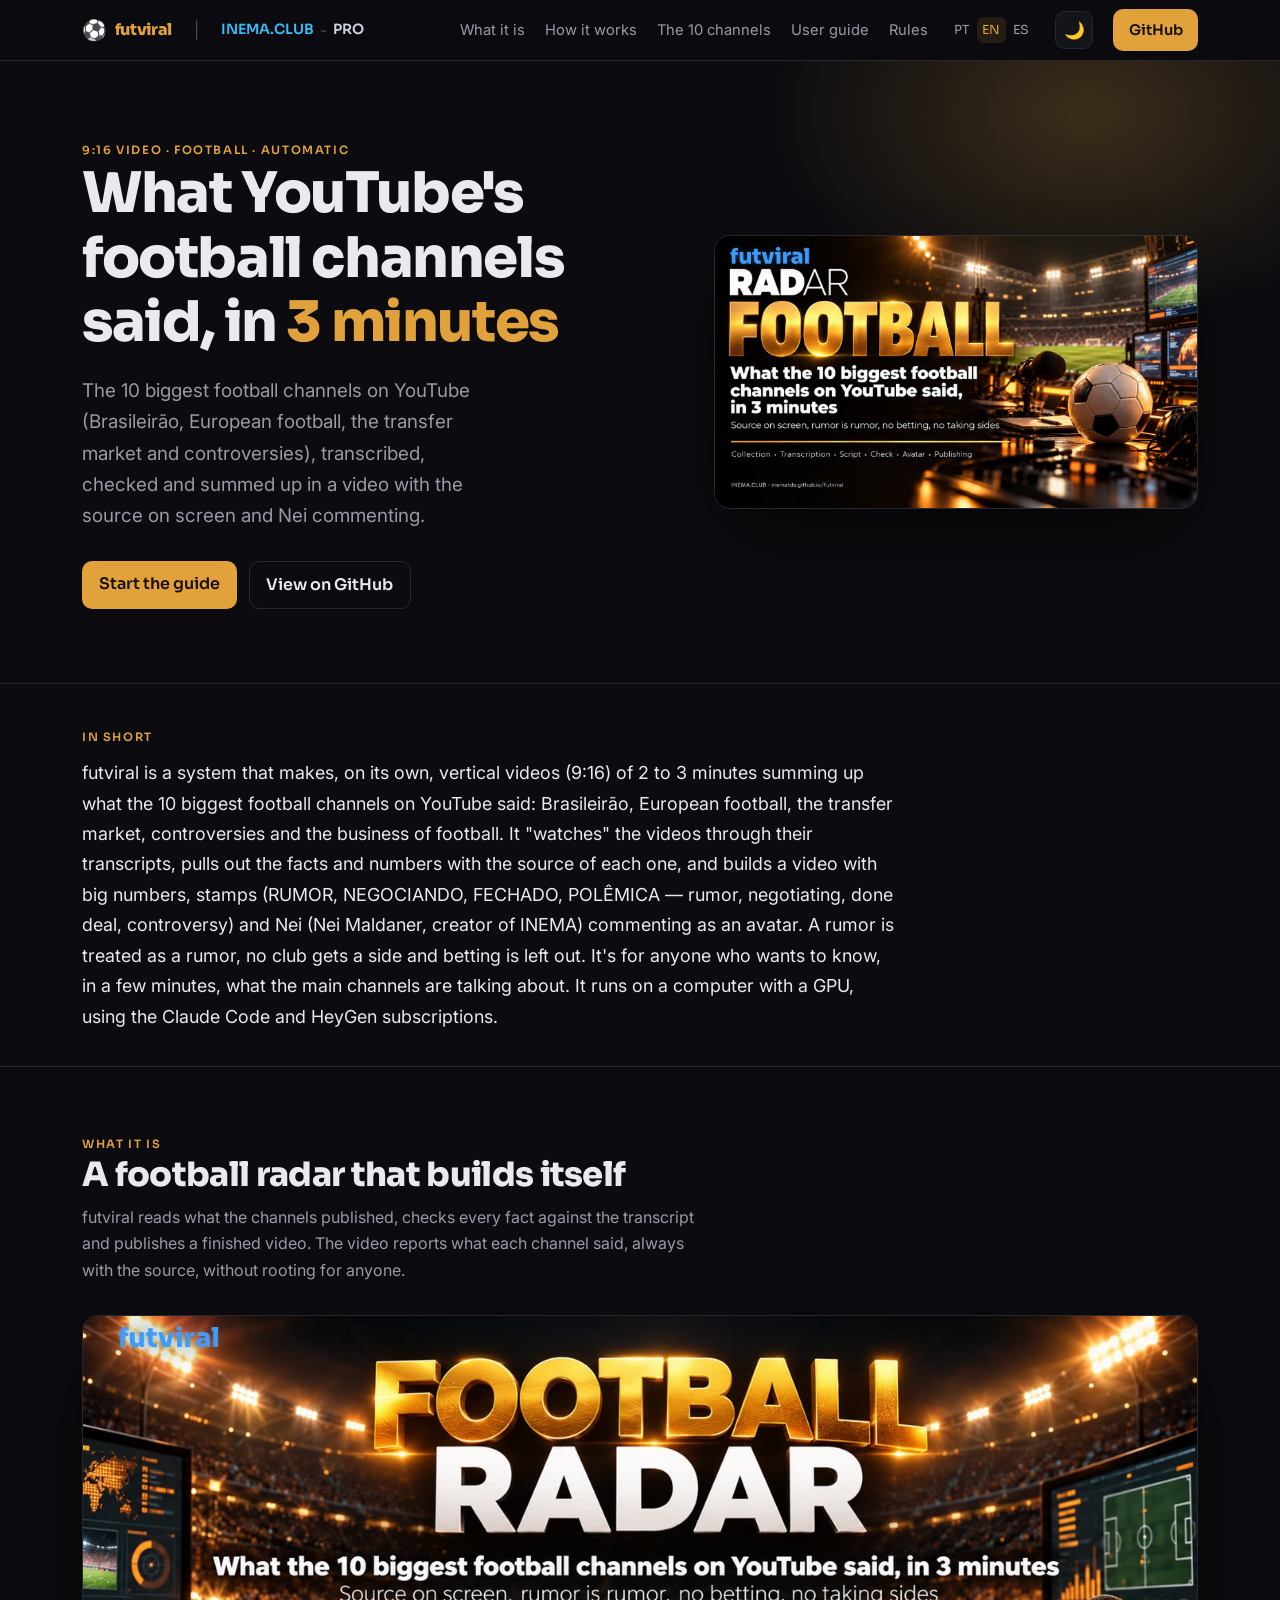
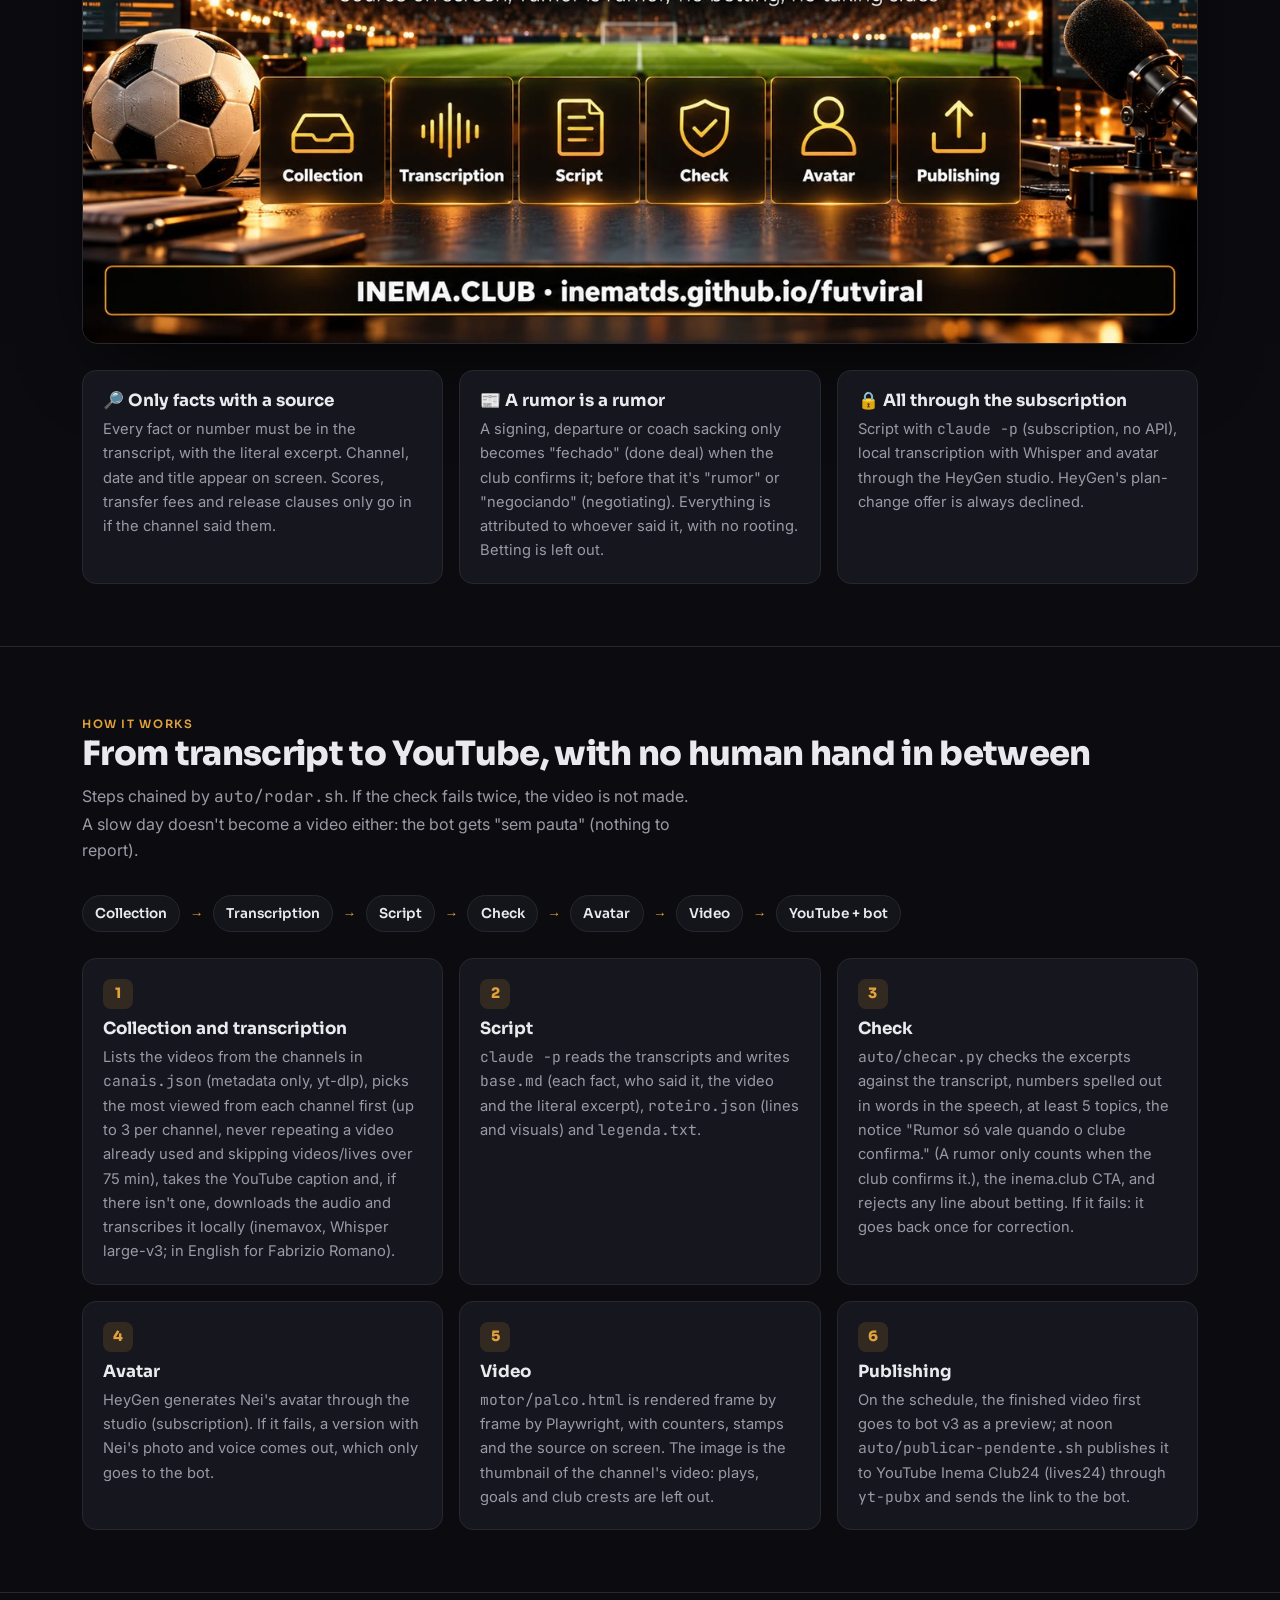
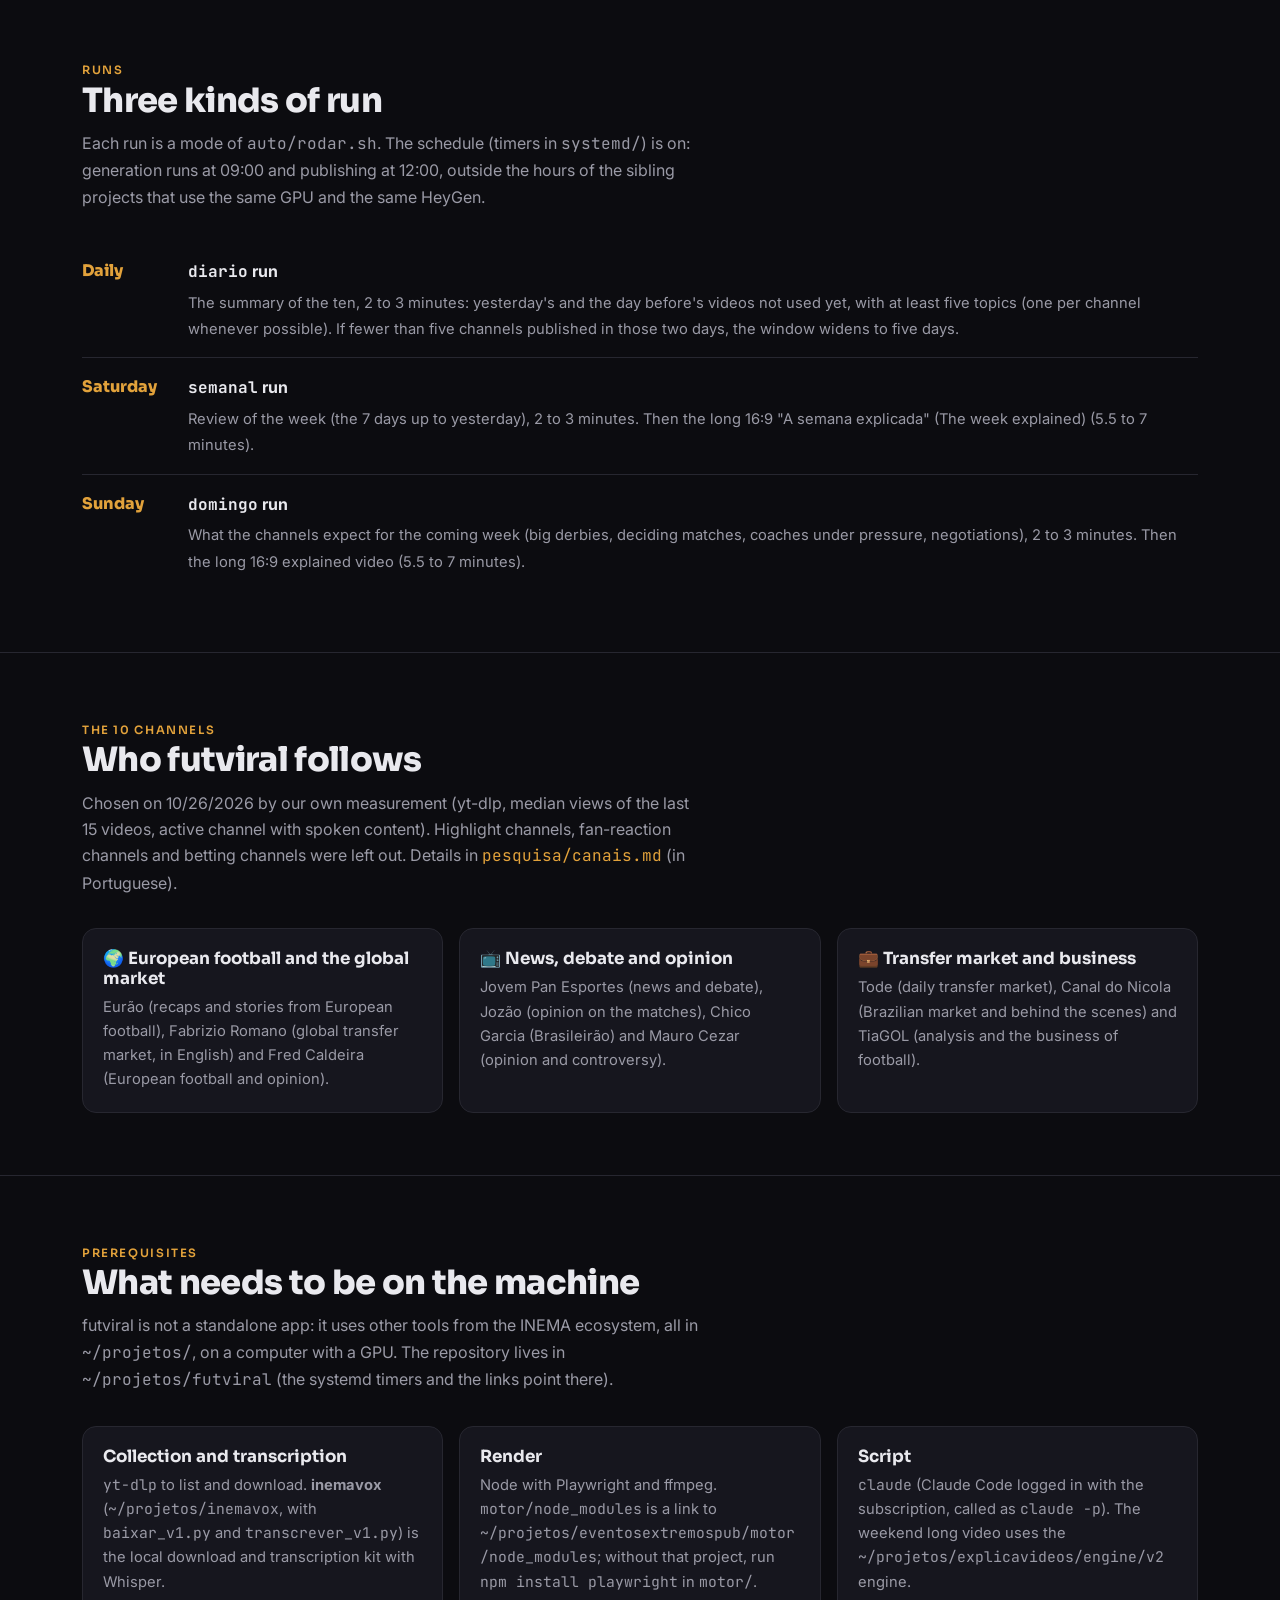
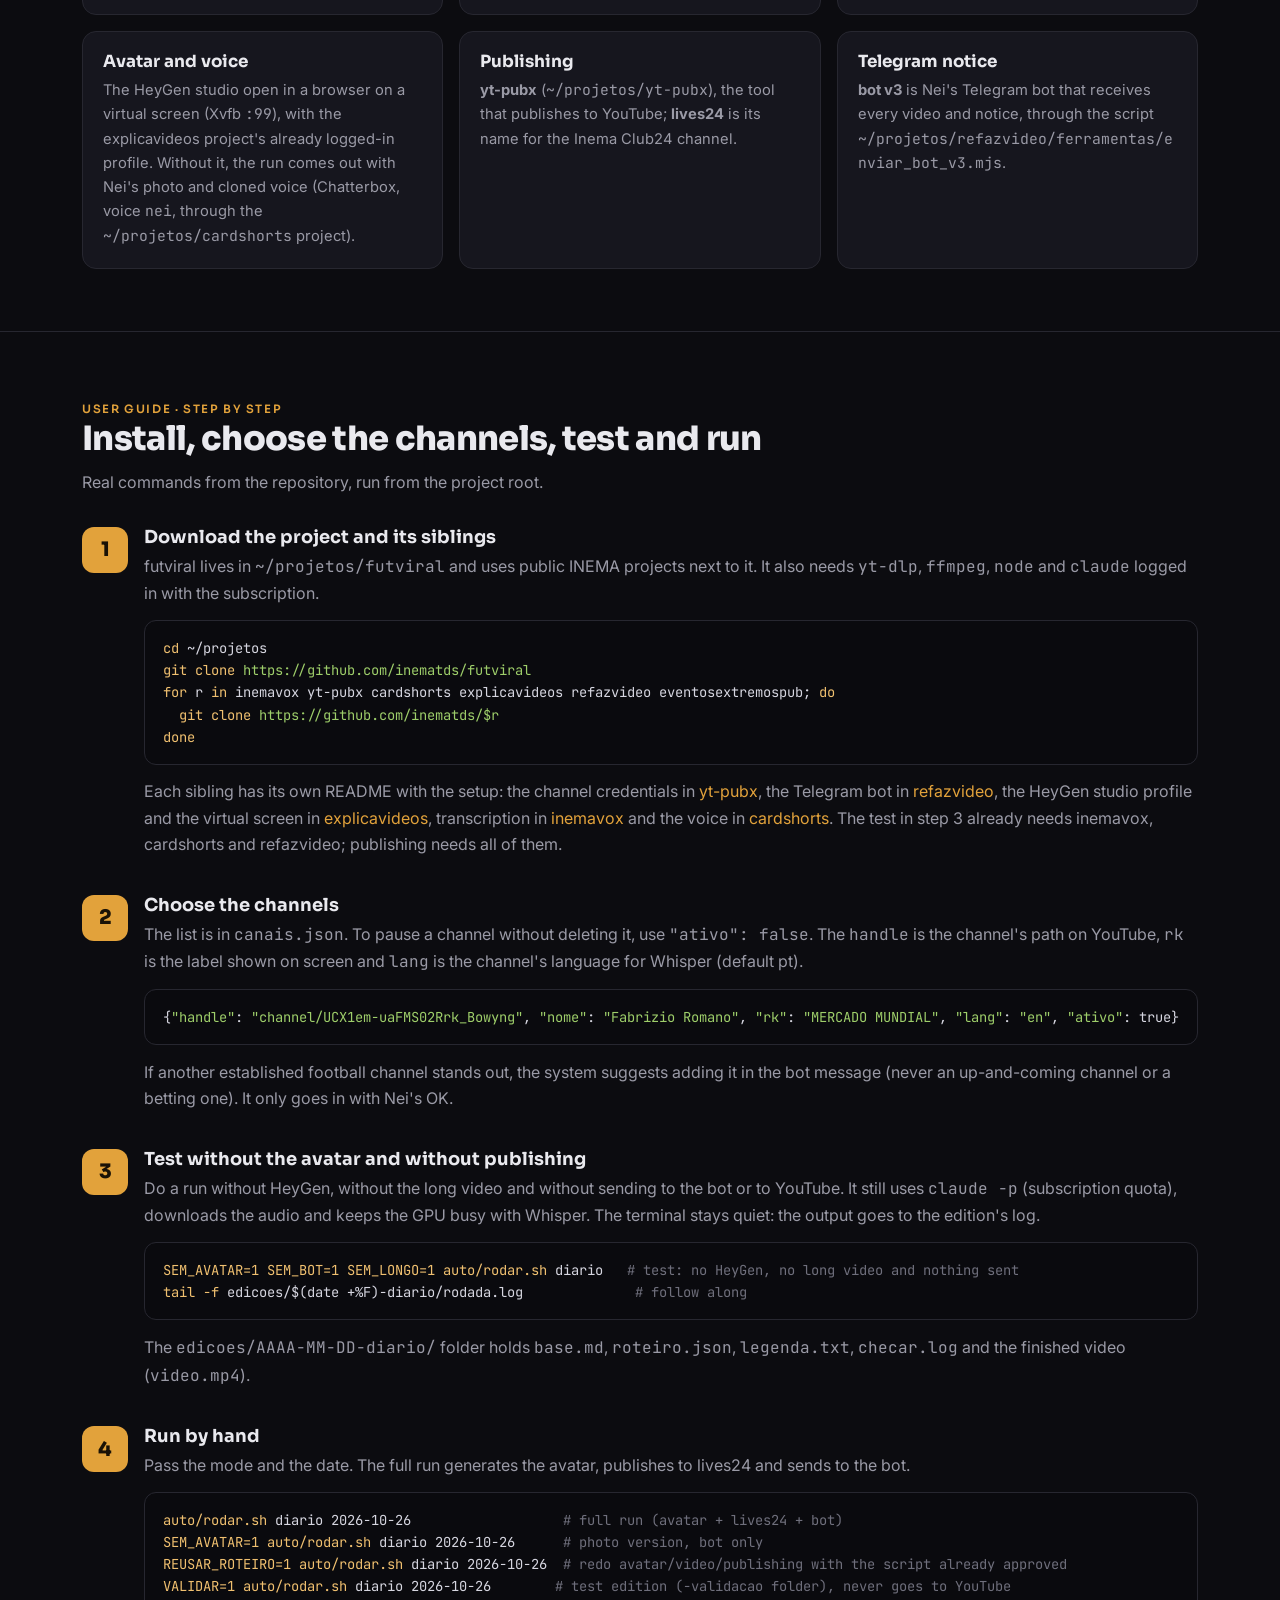
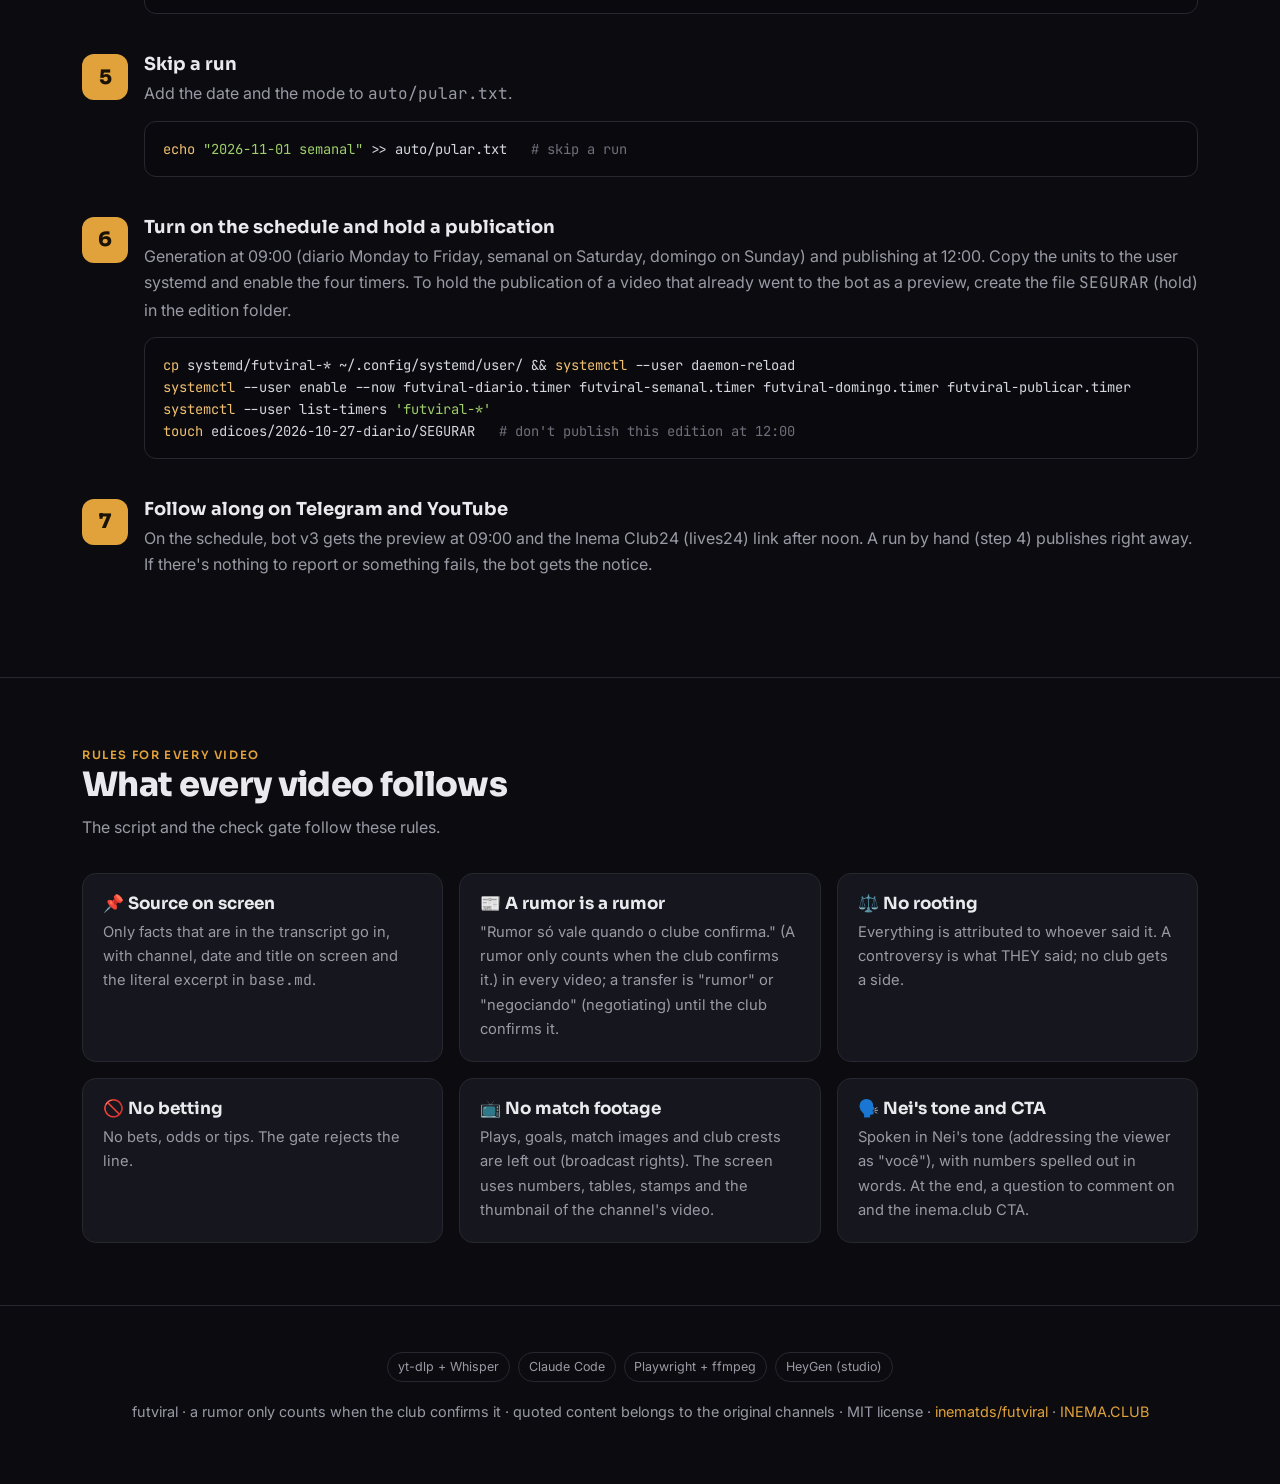
==== guia/en/index.html @ 25692e33 "feat: arckhe-futviral - Arckhé AI" ====
<!DOCTYPE html>
<html lang="en">
<head>
<meta charset="utf-8">
<meta name="viewport" content="width=device-width, initial-scale=1">
<title>futviral — YouTube's football radar in 3 minutes</title>
<meta name="description" content="futviral: a system that transcribes the videos of the 10 biggest football channels on YouTube and builds, on its own, a 9:16 video with the facts, the source on screen and Nei commenting. A rumor is a rumor, no betting and no taking sides.">
<link rel="alternate" hreflang="pt-BR" href="https://inematds.github.io/futviral/guia/">
<link rel="alternate" hreflang="en" href="https://inematds.github.io/futviral/guia/en/">
<link rel="alternate" hreflang="es" href="https://inematds.github.io/futviral/guia/es/">
<link rel="preconnect" href="https://fonts.googleapis.com">
<link rel="preconnect" href="https://fonts.gstatic.com" crossorigin>
<link href="https://fonts.googleapis.com/css2?family=Sora:wght@400;600;800&family=Inter:wght@400;500;600&family=JetBrains+Mono:wght@400;600&display=swap" rel="stylesheet">
<style>
  :root{
    --bg:#0c0c10; --bg2:#14141b; --card:#16161e; --line:#272730;
    --txt:#e9e9ee; --mut:#9a9aa6; --amb:#E2A23B; --amb2:#f0c070; --sky:#38bdf8; --pro:#cbd5e1;
    color-scheme:dark;
  }
  body.light{
    --bg:#f6f7f9; --bg2:#eceef2; --card:#ffffff; --line:#e1e3ea;
    --txt:#1a1a22; --mut:#5b5b68; --amb:#b9791d; --amb2:#a16207; --sky:#0369a1; --pro:#b45309;
    color-scheme:light;
  }
  body.light .hero .glow{opacity:.5}
  body.light pre{background:#0e0e14;color:#d6d6e0}
  body.light pre .c{color:#8a8a98}
  *{box-sizing:border-box}
  html{scroll-behavior:smooth}
  body{margin:0;background:var(--bg);color:var(--txt);font:16px/1.65 Inter,system-ui,sans-serif;-webkit-font-smoothing:antialiased}
  h1,h2,h3{font-family:Sora,sans-serif;line-height:1.15;margin:0}
  a{color:var(--amb);text-decoration:none}
  code,pre{font-family:"JetBrains Mono",monospace}
  .wrap{max-width:1160px;margin:0 auto;padding:0 22px}
  .mut{color:var(--mut)} .amb{color:var(--amb)}
  .chip{display:inline-block;font-size:.72rem;letter-spacing:.14em;text-transform:uppercase;color:var(--amb);font-weight:600;font-family:Sora}
  nav{position:sticky;top:0;z-index:30;backdrop-filter:blur(12px);background:rgba(12,12,16,.78);border-bottom:1px solid var(--line)}
  nav .wrap{display:flex;align-items:center;gap:22px;height:60px}
  nav .brand{display:flex;align-items:center;gap:8px;font-family:Sora;font-weight:800;letter-spacing:-.02em;color:var(--amb)}
  nav .brand .emoji{font-size:1.25rem}
  nav .sep{color:var(--mut);opacity:.45}
  nav .inema{color:var(--sky);font-weight:600;font-size:.88rem;font-family:Sora}
  nav .inema:hover{filter:brightness(1.15)}
  nav .pro{color:var(--pro);font-weight:600;font-size:.88rem;font-family:Sora}
  nav .pro:hover{filter:brightness(1.15)}
  nav .clubpro{display:inline-flex;align-items:center;gap:6px}
  nav .links{margin-left:auto;display:flex;align-items:center;gap:20px;font-size:.92rem}
  nav .links a.sec{color:var(--mut)} nav .links a.sec:hover{color:var(--txt)}
  .lang{display:inline-flex;gap:2px;font-family:Sora;font-size:.78rem}
  .lang a{color:var(--mut);padding:.2em .45em;border-radius:6px} .lang a.on{color:var(--amb);background:rgba(226,162,59,.12)}
  .tgl{background:var(--bg2);border:1px solid var(--line);color:var(--txt);width:38px;height:38px;border-radius:10px;cursor:pointer;display:inline-flex;align-items:center;justify-content:center;font-size:1.05rem}
  .tgl:hover{border-color:var(--amb)}
  .btn{display:inline-block;background:var(--amb);color:#1a1206;font-weight:600;padding:.6em 1.05em;border-radius:10px;font-family:Sora}
  .btn.ghost{background:transparent;color:var(--txt);border:1px solid var(--line)}
  @media(max-width:760px){nav .links a.sec{display:none}}
  @media(max-width:520px){nav .wrap{gap:8px;padding:8px 14px;height:auto;flex-wrap:wrap} nav .links{gap:8px;margin-left:0;width:100%;justify-content:space-between} nav .btn{padding:.45em .7em;font-size:.82rem} .tgl{width:34px;height:34px}}
  .hero{position:relative;overflow:hidden;border-bottom:1px solid var(--line)}
  .hero .glow{position:absolute;inset:-40% -20% auto auto;width:70%;height:600px;background:radial-gradient(closest-side,rgba(226,162,59,.22),transparent 70%);pointer-events:none}
  .hero .wrap{display:grid;grid-template-columns:1.1fr .9fr;gap:40px;align-items:center;padding:74px 22px}
  .hero h1{font-size:clamp(2.2rem,5vw,3.5rem);font-weight:800;letter-spacing:-.025em}
  .hero p.lead{font-size:1.18rem;color:var(--mut);margin:1.1em 0 1.6em;max-width:34ch}
  .hero .cta{display:flex;gap:12px;flex-wrap:wrap}
  .hero figure{margin:0;border-radius:16px;overflow:hidden;border:1px solid var(--line);box-shadow:0 30px 80px -30px #000}
  .hero figure img{width:100%;display:block}
  .resumo{padding:38px 0 34px;border-bottom:1px solid var(--line)}
  .resumo p{font-size:1.12rem;line-height:1.7;max-width:74ch;margin:.55em 0 0}
  @media(max-width:780px){.hero .wrap{grid-template-columns:1fr;padding:48px 22px}}
  section{padding:62px 0;border-bottom:1px solid var(--line)}
  section h2{font-size:clamp(1.5rem,3.4vw,2.1rem);font-weight:800;letter-spacing:-.02em}
  section .sub{color:var(--mut);margin:.6em 0 2em;max-width:62ch}
  .grid{display:grid;gap:16px}
  .g3{grid-template-columns:repeat(3,1fr)} .g4{grid-template-columns:repeat(4,1fr)} .g2{grid-template-columns:repeat(2,1fr)}
  @media(max-width:820px){.g3,.g4{grid-template-columns:1fr 1fr}}
  @media(max-width:540px){.g2,.g3,.g4{grid-template-columns:1fr}}
  .card{background:var(--card);border:1px solid var(--line);border-radius:14px;padding:20px}
  .card h3{font-size:1.05rem;margin-bottom:.4em}
  .card p{color:var(--mut);font-size:.92rem;margin:0}
  .num{display:inline-flex;width:30px;height:30px;align-items:center;justify-content:center;border-radius:8px;background:rgba(226,162,59,.14);color:var(--amb);font-family:Sora;font-weight:800;font-size:.9rem;margin-bottom:.7em}
  .flow{display:flex;flex-wrap:wrap;gap:8px;align-items:center;margin-top:10px}
  .flow span{background:var(--bg2);border:1px solid var(--line);border-radius:999px;padding:.45em .9em;font-size:.85rem;font-family:Sora;font-weight:600}
  .flow .arr{color:var(--amb);border:none;background:none;padding:0 .1em}
  pre{background:#0a0a0e;border:1px solid var(--line);border-radius:12px;padding:16px 18px;overflow:auto;font-size:.86rem;line-height:1.6;color:#d6d6e0}
  pre .c{color:#6f6f7c} pre .k{color:var(--amb2)} pre .s{color:#9ece6a}
  .step{display:grid;grid-template-columns:46px minmax(0,1fr);gap:16px;margin-bottom:26px}
  .step>div,.card{min-width:0}
  p code,li code,td code{overflow-wrap:anywhere}
  .step .b{width:46px;height:46px;border-radius:12px;background:var(--amb);color:#1a1206;font-family:Sora;font-weight:800;font-size:1.25rem;display:flex;align-items:center;justify-content:center}
  .step h3{font-size:1.12rem;margin-bottom:.3em}
  .step p{color:var(--mut);margin:.2em 0 .7em}
  .ex{display:grid;grid-template-columns:1fr 1fr;gap:18px}
  @media(max-width:680px){.ex{grid-template-columns:1fr}}
  .ex figure{margin:0;border-radius:14px;overflow:hidden;border:1px solid var(--line)}
  .ex figure img{width:100%;display:block}
  .ex figcaption{padding:12px 14px;font-size:.88rem;color:var(--mut);background:var(--card)}
  .phase{display:flex;gap:14px;padding:16px 0;border-bottom:1px solid var(--line)}
  .phase:last-child{border:none}
  .phase .tag{flex:0 0 92px;font-family:Sora;font-weight:800;color:var(--amb)}
  .phase .d strong{display:block;margin-bottom:.2em}
  .phase .d span{color:var(--mut);font-size:.92rem}
  footer{padding:46px 0;text-align:center;color:var(--mut);font-size:.9rem}
  .pill{display:inline-block;border:1px solid var(--line);border-radius:999px;padding:.3em .8em;font-size:.78rem;color:var(--mut);margin:0 4px}
</style>
</head>
<body>

<nav><div class="wrap">
  <a class="brand" href="#top"><span class="emoji">⚽</span> futviral</a>
  <span class="sep">|</span>
  <span class="clubpro">
    <a class="inema" href="https://inema.club" target="_blank" rel="noopener">INEMA.CLUB</a>
    <span class="sep">-</span>
    <a class="pro" href="https://inema.pro" target="_blank" rel="noopener">PRO</a>
  </span>
  <div class="links">
    <a class="sec" href="#oque">What it is</a>
    <a class="sec" href="#fluxo">How it works</a>
    <a class="sec" href="#canais">The 10 channels</a>
    <a class="sec" href="#guia">User guide</a>
    <a class="sec" href="#regras">Rules</a>
    <span class="lang"><a href="../">PT</a><a class="on" href="./">EN</a><a href="../es/">ES</a></span>
    <button class="tgl" id="themeToggle" aria-label="Toggle theme" title="Toggle theme">🌙</button>
    <a class="btn" href="https://github.com/inematds/futviral" target="_blank" rel="noopener">GitHub</a>
  </div>
</div></nav>

<header class="hero" id="top">
  <div class="glow"></div>
  <div class="wrap">
    <div>
      <span class="chip">9:16 video · Football · automatic</span>
      <h1>What YouTube's football channels said, in <span class="amb">3 minutes</span></h1>
      <p class="lead">The 10 biggest football channels on YouTube (Brasileirão, European football, the transfer market and controversies), transcribed, checked and summed up in a video with the source on screen and Nei commenting.</p>
      <div class="cta">
        <a class="btn" href="#guia">Start the guide</a>
        <a class="btn ghost" href="https://github.com/inematds/futviral" target="_blank" rel="noopener">View on GitHub</a>
      </div>
    </div>
    <figure><img src="../assets/banner-en.jpg" alt="FOOTBALL RADAR banner: what the 10 biggest football channels on YouTube said, in 3 minutes"></figure>
  </div>
</header>

<section id="resumo" class="resumo"><div class="wrap">
  <span class="chip">In short</span>
  <p>futviral is a system that makes, on its own, vertical videos (9:16) of 2 to 3 minutes summing up what the 10 biggest football channels on YouTube said: Brasileirão, European football, the transfer market, controversies and the business of football. It "watches" the videos through their transcripts, pulls out the facts and numbers with the source of each one, and builds a video with big numbers, stamps (RUMOR, NEGOCIANDO, FECHADO, POLÊMICA — rumor, negotiating, done deal, controversy) and Nei (Nei Maldaner, creator of INEMA) commenting as an avatar. A rumor is treated as a rumor, no club gets a side and betting is left out. It's for anyone who wants to know, in a few minutes, what the main channels are talking about. It runs on a computer with a GPU, using the Claude Code and HeyGen subscriptions.</p>
</div></section>

<section id="oque"><div class="wrap">
  <span class="chip">What it is</span>
  <h2>A football radar that builds itself</h2>
  <p class="sub">futviral reads what the channels published, checks every fact against the transcript and publishes a finished video. The video reports what each channel said, always with the source, without rooting for anyone.</p>
  <figure style="margin:0 0 26px;border-radius:16px;overflow:hidden;border:1px solid var(--line);box-shadow:0 30px 80px -30px #000"><img src="../assets/banner-grade-en.jpg" alt="futviral flow: collection, transcription, script, check, avatar and publishing" loading="lazy" style="width:100%;display:block"></figure>
  <div class="grid g3">
    <div class="card"><h3>🔎 Only facts with a source</h3><p>Every fact or number must be in the transcript, with the literal excerpt. Channel, date and title appear on screen. Scores, transfer fees and release clauses only go in if the channel said them.</p></div>
    <div class="card"><h3>📰 A rumor is a rumor</h3><p>A signing, departure or coach sacking only becomes "fechado" (done deal) when the club confirms it; before that it's "rumor" or "negociando" (negotiating). Everything is attributed to whoever said it, with no rooting. Betting is left out.</p></div>
    <div class="card"><h3>🔒 All through the subscription</h3><p>Script with <code>claude -p</code> (subscription, no API), local transcription with Whisper and avatar through the HeyGen studio. HeyGen's plan-change offer is always declined.</p></div>
  </div>
</div></section>

<section id="fluxo"><div class="wrap">
  <span class="chip">How it works</span>
  <h2>From transcript to YouTube, with no human hand in between</h2>
  <p class="sub">Steps chained by <code>auto/rodar.sh</code>. If the check fails twice, the video is not made. A slow day doesn't become a video either: the bot gets "sem pauta" (nothing to report).</p>
  <div class="flow">
    <span>Collection</span><span class="arr">→</span>
    <span>Transcription</span><span class="arr">→</span>
    <span>Script</span><span class="arr">→</span>
    <span>Check</span><span class="arr">→</span>
    <span>Avatar</span><span class="arr">→</span>
    <span>Video</span><span class="arr">→</span>
    <span>YouTube + bot</span>
  </div>
  <div class="grid g3" style="margin-top:26px">
    <div class="card"><div class="num">1</div><h3>Collection and transcription</h3><p>Lists the videos from the channels in <code>canais.json</code> (metadata only, yt-dlp), picks the most viewed from each channel first (up to 3 per channel, never repeating a video already used and skipping videos/lives over 75 min), takes the YouTube caption and, if there isn't one, downloads the audio and transcribes it locally (inemavox, Whisper large-v3; in English for Fabrizio Romano).</p></div>
    <div class="card"><div class="num">2</div><h3>Script</h3><p><code>claude -p</code> reads the transcripts and writes <code>base.md</code> (each fact, who said it, the video and the literal excerpt), <code>roteiro.json</code> (lines and visuals) and <code>legenda.txt</code>.</p></div>
    <div class="card"><div class="num">3</div><h3>Check</h3><p><code>auto/checar.py</code> checks the excerpts against the transcript, numbers spelled out in words in the speech, at least 5 topics, the notice "Rumor só vale quando o clube confirma." (A rumor only counts when the club confirms it.), the inema.club CTA, and rejects any line about betting. If it fails: it goes back once for correction.</p></div>
    <div class="card"><div class="num">4</div><h3>Avatar</h3><p>HeyGen generates Nei's avatar through the studio (subscription). If it fails, a version with Nei's photo and voice comes out, which only goes to the bot.</p></div>
    <div class="card"><div class="num">5</div><h3>Video</h3><p><code>motor/palco.html</code> is rendered frame by frame by Playwright, with counters, stamps and the source on screen. The image is the thumbnail of the channel's video: plays, goals and club crests are left out.</p></div>
    <div class="card"><div class="num">6</div><h3>Publishing</h3><p>On the schedule, the finished video first goes to bot v3 as a preview; at noon <code>auto/publicar-pendente.sh</code> publishes it to YouTube Inema Club24 (lives24) through <code>yt-pubx</code> and sends the link to the bot.</p></div>
  </div>
</div></section>

<section id="agenda"><div class="wrap">
  <span class="chip">Runs</span>
  <h2>Three kinds of run</h2>
  <p class="sub">Each run is a mode of <code>auto/rodar.sh</code>. The schedule (timers in <code>systemd/</code>) is on: generation runs at 09:00 and publishing at 12:00, outside the hours of the sibling projects that use the same GPU and the same HeyGen.</p>
  <div class="phase"><div class="tag">Daily</div><div class="d"><strong><code>diario</code> run</strong><span>The summary of the ten, 2 to 3 minutes: yesterday's and the day before's videos not used yet, with at least five topics (one per channel whenever possible). If fewer than five channels published in those two days, the window widens to five days.</span></div></div>
  <div class="phase"><div class="tag">Saturday</div><div class="d"><strong><code>semanal</code> run</strong><span>Review of the week (the 7 days up to yesterday), 2 to 3 minutes. Then the long 16:9 "A semana explicada" (The week explained) (5.5 to 7 minutes).</span></div></div>
  <div class="phase"><div class="tag">Sunday</div><div class="d"><strong><code>domingo</code> run</strong><span>What the channels expect for the coming week (big derbies, deciding matches, coaches under pressure, negotiations), 2 to 3 minutes. Then the long 16:9 explained video (5.5 to 7 minutes).</span></div></div>
</div></section>

<section id="canais"><div class="wrap">
  <span class="chip">The 10 channels</span>
  <h2>Who futviral follows</h2>
  <p class="sub">Chosen on 10/26/2026 by our own measurement (yt-dlp, median views of the last 15 videos, active channel with spoken content). Highlight channels, fan-reaction channels and betting channels were left out. Details in <a href="https://github.com/inematds/futviral/blob/main/pesquisa/canais.md" target="_blank" rel="noopener"><code>pesquisa/canais.md</code></a> (in Portuguese).</p>
  <div class="grid g3">
    <div class="card"><h3>🌍 European football and the global market</h3><p>Eurão (recaps and stories from European football), Fabrizio Romano (global transfer market, in English) and Fred Caldeira (European football and opinion).</p></div>
    <div class="card"><h3>📺 News, debate and opinion</h3><p>Jovem Pan Esportes (news and debate), Jozão (opinion on the matches), Chico Garcia (Brasileirão) and Mauro Cezar (opinion and controversy).</p></div>
    <div class="card"><h3>💼 Transfer market and business</h3><p>Tode (daily transfer market), Canal do Nicola (Brazilian market and behind the scenes) and TiaGOL (analysis and the business of football).</p></div>
  </div>
</div></section>

<section id="pre"><div class="wrap">
  <span class="chip">Prerequisites</span>
  <h2>What needs to be on the machine</h2>
  <p class="sub">futviral is not a standalone app: it uses other tools from the INEMA ecosystem, all in <code>~/projetos/</code>, on a computer with a GPU. The repository lives in <code>~/projetos/futviral</code> (the systemd timers and the links point there).</p>
  <div class="grid g3">
    <div class="card"><h3>Collection and transcription</h3><p><code>yt-dlp</code> to list and download. <strong>inemavox</strong> (<code>~/projetos/inemavox</code>, with <code>baixar_v1.py</code> and <code>transcrever_v1.py</code>) is the local download and transcription kit with Whisper.</p></div>
    <div class="card"><h3>Render</h3><p>Node with Playwright and ffmpeg. <code>motor/node_modules</code> is a link to <code>~/projetos/eventosextremospub/motor/node_modules</code>; without that project, run <code>npm install playwright</code> in <code>motor/</code>.</p></div>
    <div class="card"><h3>Script</h3><p><code>claude</code> (Claude Code logged in with the subscription, called as <code>claude -p</code>). The weekend long video uses the <code>~/projetos/explicavideos/engine/v2</code> engine.</p></div>
    <div class="card"><h3>Avatar and voice</h3><p>The HeyGen studio open in a browser on a virtual screen (Xvfb <code>:99</code>), with the explicavideos project's already logged-in profile. Without it, the run comes out with Nei's photo and cloned voice (Chatterbox, voice <code>nei</code>, through the <code>~/projetos/cardshorts</code> project).</p></div>
    <div class="card"><h3>Publishing</h3><p><strong>yt-pubx</strong> (<code>~/projetos/yt-pubx</code>), the tool that publishes to YouTube; <strong>lives24</strong> is its name for the Inema Club24 channel.</p></div>
    <div class="card"><h3>Telegram notice</h3><p><strong>bot v3</strong> is Nei's Telegram bot that receives every video and notice, through the script <code>~/projetos/refazvideo/ferramentas/enviar_bot_v3.mjs</code>.</p></div>
  </div>
</div></section>

<section id="guia"><div class="wrap">
  <span class="chip">User guide · step by step</span>
  <h2>Install, choose the channels, test and run</h2>
  <p class="sub">Real commands from the repository, run from the project root.</p>
  <div class="step"><div class="b">1</div><div>
    <h3>Download the project and its siblings</h3>
    <p>futviral lives in <code>~/projetos/futviral</code> and uses public INEMA projects next to it. It also needs <code>yt-dlp</code>, <code>ffmpeg</code>, <code>node</code> and <code>claude</code> logged in with the subscription.</p>
    <pre><span class="k">cd</span> ~/projetos
<span class="k">git clone</span> <span class="s">https://github.com/inematds/futviral</span>
<span class="k">for</span> r <span class="k">in</span> inemavox yt-pubx cardshorts explicavideos refazvideo eventosextremospub; <span class="k">do</span>
  <span class="k">git clone</span> <span class="s">https://github.com/inematds/$r</span>
<span class="k">done</span></pre>
    <p>Each sibling has its own README with the setup: the channel credentials in <a href="https://github.com/inematds/yt-pubx" target="_blank" rel="noopener">yt-pubx</a>, the Telegram bot in <a href="https://github.com/inematds/refazvideo" target="_blank" rel="noopener">refazvideo</a>, the HeyGen studio profile and the virtual screen in <a href="https://github.com/inematds/explicavideos" target="_blank" rel="noopener">explicavideos</a>, transcription in <a href="https://github.com/inematds/inemavox" target="_blank" rel="noopener">inemavox</a> and the voice in <a href="https://github.com/inematds/cardshorts" target="_blank" rel="noopener">cardshorts</a>. The test in step 3 already needs inemavox, cardshorts and refazvideo; publishing needs all of them.</p>
  </div></div>
  <div class="step"><div class="b">2</div><div>
    <h3>Choose the channels</h3>
    <p>The list is in <code>canais.json</code>. To pause a channel without deleting it, use <code>"ativo": false</code>. The <code>handle</code> is the channel's path on YouTube, <code>rk</code> is the label shown on screen and <code>lang</code> is the channel's language for Whisper (default pt).</p>
    <pre>{<span class="s">"handle"</span>: <span class="s">"channel/UCX1em-uaFMS02Rrk_Bowyng"</span>, <span class="s">"nome"</span>: <span class="s">"Fabrizio Romano"</span>, <span class="s">"rk"</span>: <span class="s">"MERCADO MUNDIAL"</span>, <span class="s">"lang"</span>: <span class="s">"en"</span>, <span class="s">"ativo"</span>: true}</pre>
    <p>If another established football channel stands out, the system suggests adding it in the bot message (never an up-and-coming channel or a betting one). It only goes in with Nei's OK.</p>
  </div></div>
  <div class="step"><div class="b">3</div><div>
    <h3>Test without the avatar and without publishing</h3>
    <p>Do a run without HeyGen, without the long video and without sending to the bot or to YouTube. It still uses <code>claude -p</code> (subscription quota), downloads the audio and keeps the GPU busy with Whisper. The terminal stays quiet: the output goes to the edition's log.</p>
    <pre><span class="k">SEM_AVATAR=1 SEM_BOT=1 SEM_LONGO=1 auto/rodar.sh</span> diario   <span class="c"># test: no HeyGen, no long video and nothing sent</span>
<span class="k">tail -f</span> edicoes/$(date +%F)-diario/rodada.log              <span class="c"># follow along</span></pre>
    <p>The <code>edicoes/AAAA-MM-DD-diario/</code> folder holds <code>base.md</code>, <code>roteiro.json</code>, <code>legenda.txt</code>, <code>checar.log</code> and the finished video (<code>video.mp4</code>).</p>
  </div></div>
  <div class="step"><div class="b">4</div><div>
    <h3>Run by hand</h3>
    <p>Pass the mode and the date. The full run generates the avatar, publishes to lives24 and sends to the bot.</p>
    <pre><span class="k">auto/rodar.sh</span> diario 2026-10-26                   <span class="c"># full run (avatar + lives24 + bot)</span>
<span class="k">SEM_AVATAR=1 auto/rodar.sh</span> diario 2026-10-26      <span class="c"># photo version, bot only</span>
<span class="k">REUSAR_ROTEIRO=1 auto/rodar.sh</span> diario 2026-10-26  <span class="c"># redo avatar/video/publishing with the script already approved</span>
<span class="k">VALIDAR=1 auto/rodar.sh</span> diario 2026-10-26        <span class="c"># test edition (-validacao folder), never goes to YouTube</span></pre>
  </div></div>
  <div class="step"><div class="b">5</div><div>
    <h3>Skip a run</h3>
    <p>Add the date and the mode to <code>auto/pular.txt</code>.</p>
    <pre><span class="k">echo</span> <span class="s">"2026-11-01 semanal"</span> &gt;&gt; auto/pular.txt   <span class="c"># skip a run</span></pre>
  </div></div>
  <div class="step"><div class="b">6</div><div>
    <h3>Turn on the schedule and hold a publication</h3>
    <p>Generation at 09:00 (diario Monday to Friday, semanal on Saturday, domingo on Sunday) and publishing at 12:00. Copy the units to the user systemd and enable the four timers. To hold the publication of a video that already went to the bot as a preview, create the file <code>SEGURAR</code> (hold) in the edition folder.</p>
    <pre><span class="k">cp</span> systemd/futviral-* ~/.config/systemd/user/ &amp;&amp; <span class="k">systemctl</span> --user daemon-reload
<span class="k">systemctl</span> --user enable --now futviral-diario.timer futviral-semanal.timer futviral-domingo.timer futviral-publicar.timer
<span class="k">systemctl</span> --user list-timers <span class="s">'futviral-*'</span>
<span class="k">touch</span> edicoes/2026-10-27-diario/SEGURAR   <span class="c"># don't publish this edition at 12:00</span></pre>
  </div></div>
  <div class="step"><div class="b">7</div><div>
    <h3>Follow along on Telegram and YouTube</h3>
    <p>On the schedule, bot v3 gets the preview at 09:00 and the Inema Club24 (lives24) link after noon. A run by hand (step 4) publishes right away. If there's nothing to report or something fails, the bot gets the notice.</p>
  </div></div>
</div></section>

<section id="regras"><div class="wrap">
  <span class="chip">Rules for every video</span>
  <h2>What every video follows</h2>
  <p class="sub">The script and the check gate follow these rules.</p>
  <div class="grid g3">
    <div class="card"><h3>📌 Source on screen</h3><p>Only facts that are in the transcript go in, with channel, date and title on screen and the literal excerpt in <code>base.md</code>.</p></div>
    <div class="card"><h3>📰 A rumor is a rumor</h3><p>"Rumor só vale quando o clube confirma." (A rumor only counts when the club confirms it.) in every video; a transfer is "rumor" or "negociando" (negotiating) until the club confirms it.</p></div>
    <div class="card"><h3>⚖️ No rooting</h3><p>Everything is attributed to whoever said it. A controversy is what THEY said; no club gets a side.</p></div>
    <div class="card"><h3>🚫 No betting</h3><p>No bets, odds or tips. The gate rejects the line.</p></div>
    <div class="card"><h3>📺 No match footage</h3><p>Plays, goals, match images and club crests are left out (broadcast rights). The screen uses numbers, tables, stamps and the thumbnail of the channel's video.</p></div>
    <div class="card"><h3>🗣️ Nei's tone and CTA</h3><p>Spoken in Nei's tone (addressing the viewer as "você"), with numbers spelled out in words. At the end, a question to comment on and the inema.club CTA.</p></div>
  </div>
</div></section>

<footer>
  <div class="wrap">
    <div class="pill">yt-dlp + Whisper</div><div class="pill">Claude Code</div><div class="pill">Playwright + ffmpeg</div><div class="pill">HeyGen (studio)</div>
    <p style="margin-top:18px">futviral · a rumor only counts when the club confirms it · quoted content belongs to the original channels · MIT license ·
      <a href="https://github.com/inematds/futviral">inematds/futviral</a> ·
      <a href="https://inema.club">INEMA.CLUB</a></p>
  </div>
</footer>

<script>
  (function(){
    var KEY='futviral-theme';
    var b=document.body, t=document.getElementById('themeToggle');
    try{ if(localStorage.getItem(KEY)==='light'){ b.classList.add('light'); t.textContent='☀️'; } }catch(e){}
    t.addEventListener('click',function(){
      var light=b.classList.toggle('light');
      t.textContent=light?'☀️':'🌙';
      try{ localStorage.setItem(KEY, light?'light':'dark'); }catch(e){}
    });
  })();
</script>
</body>
</html>
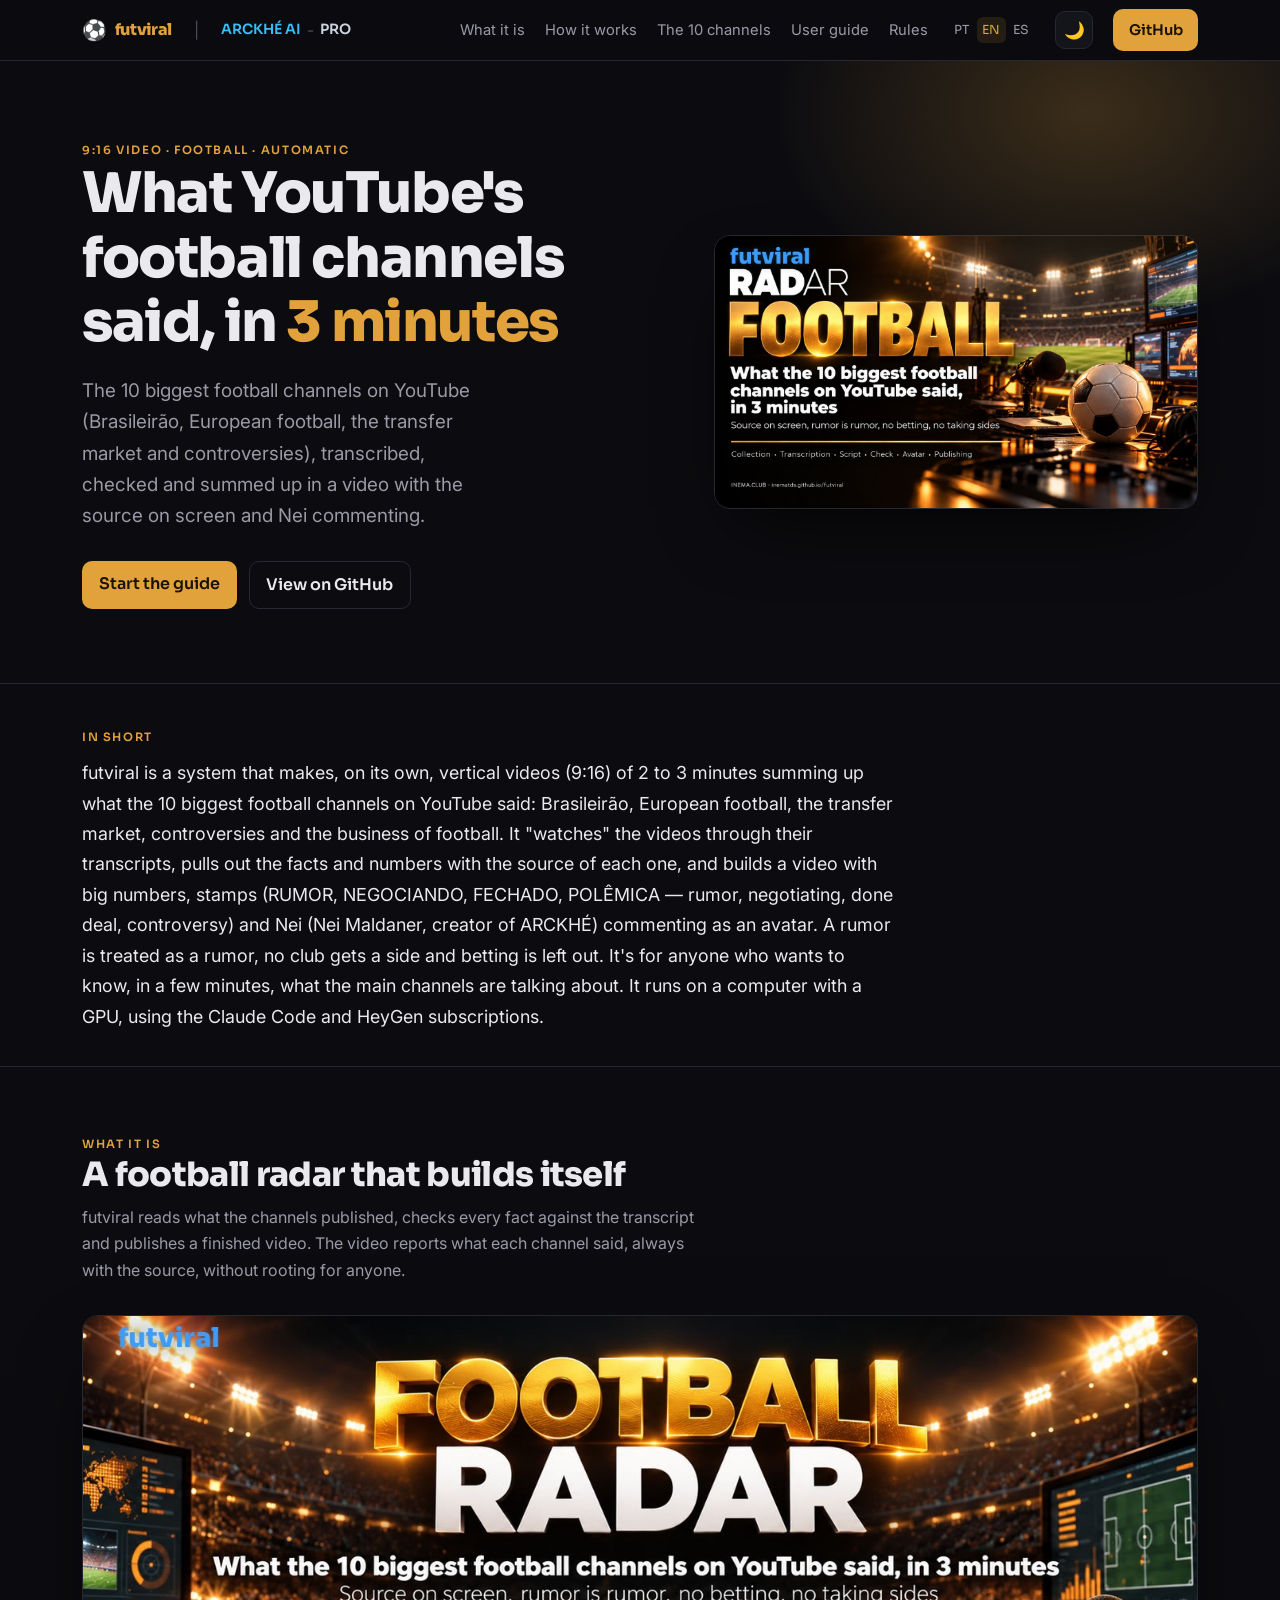
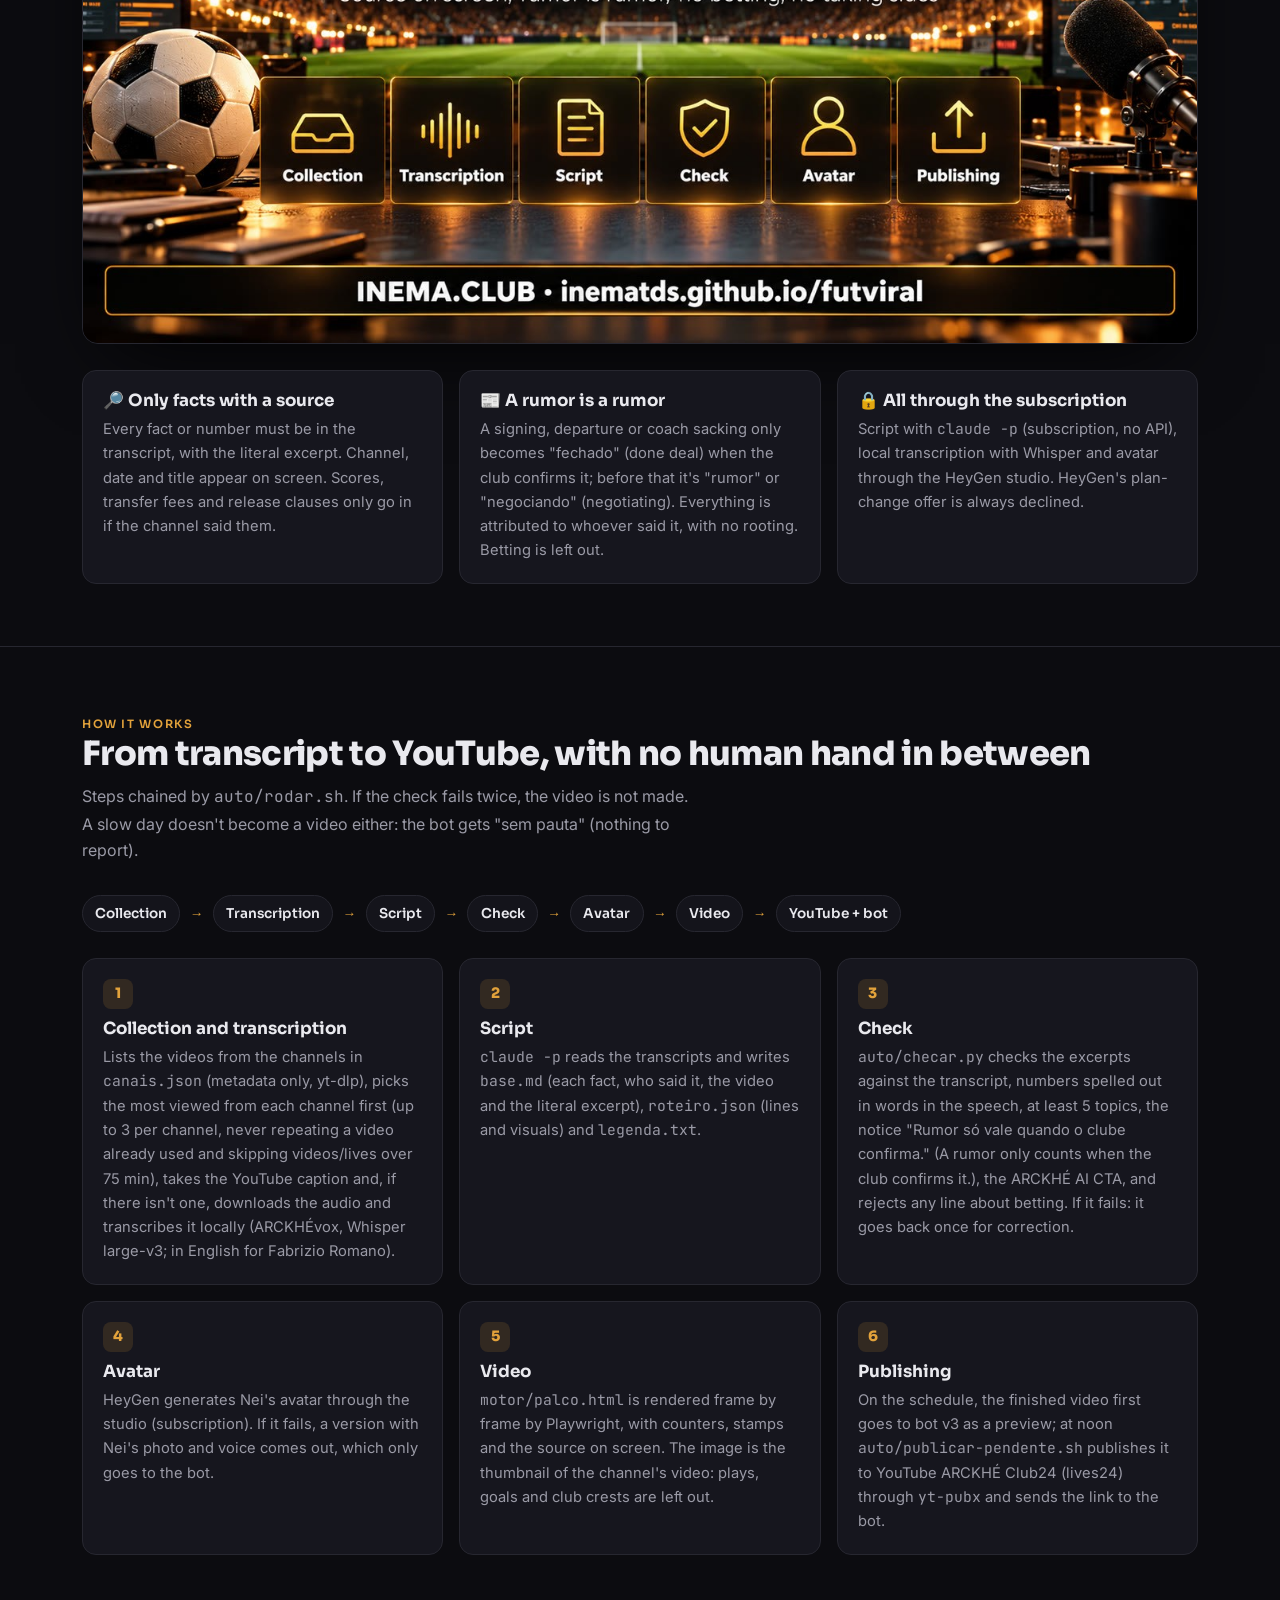
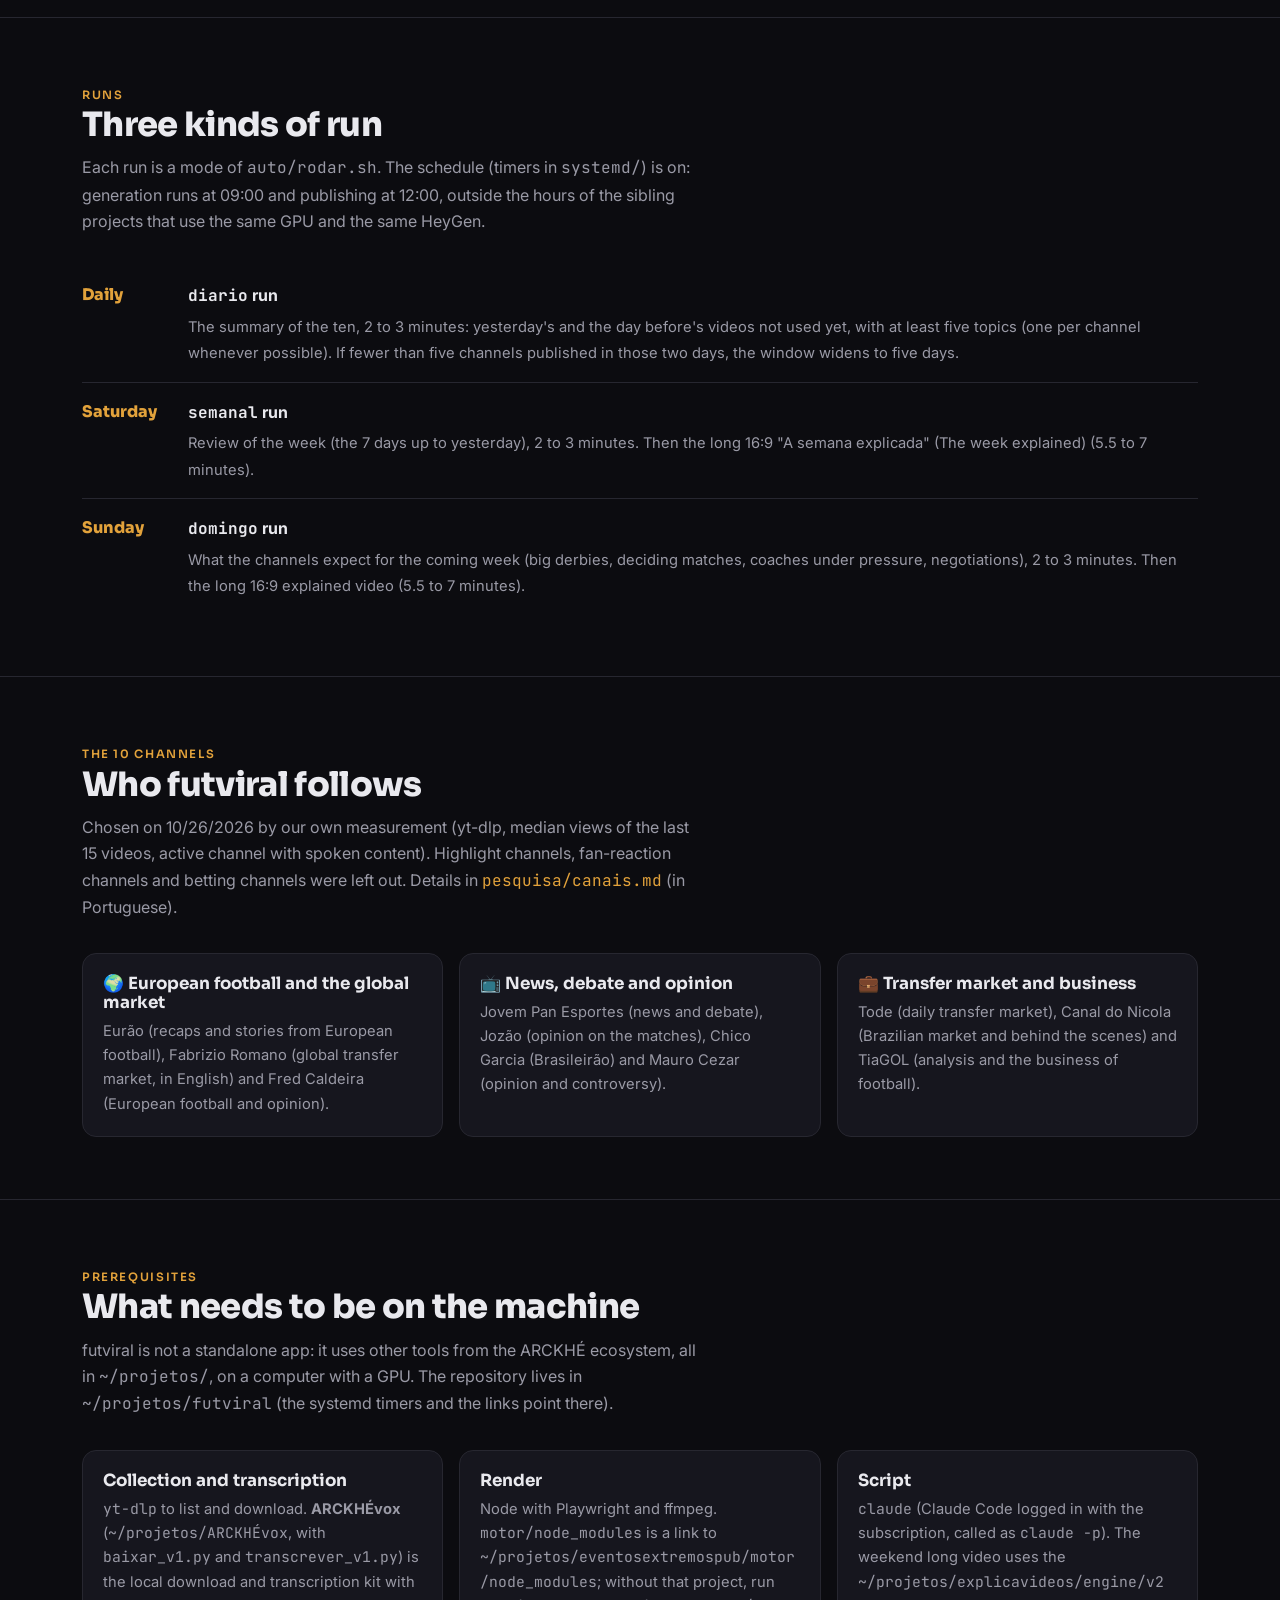
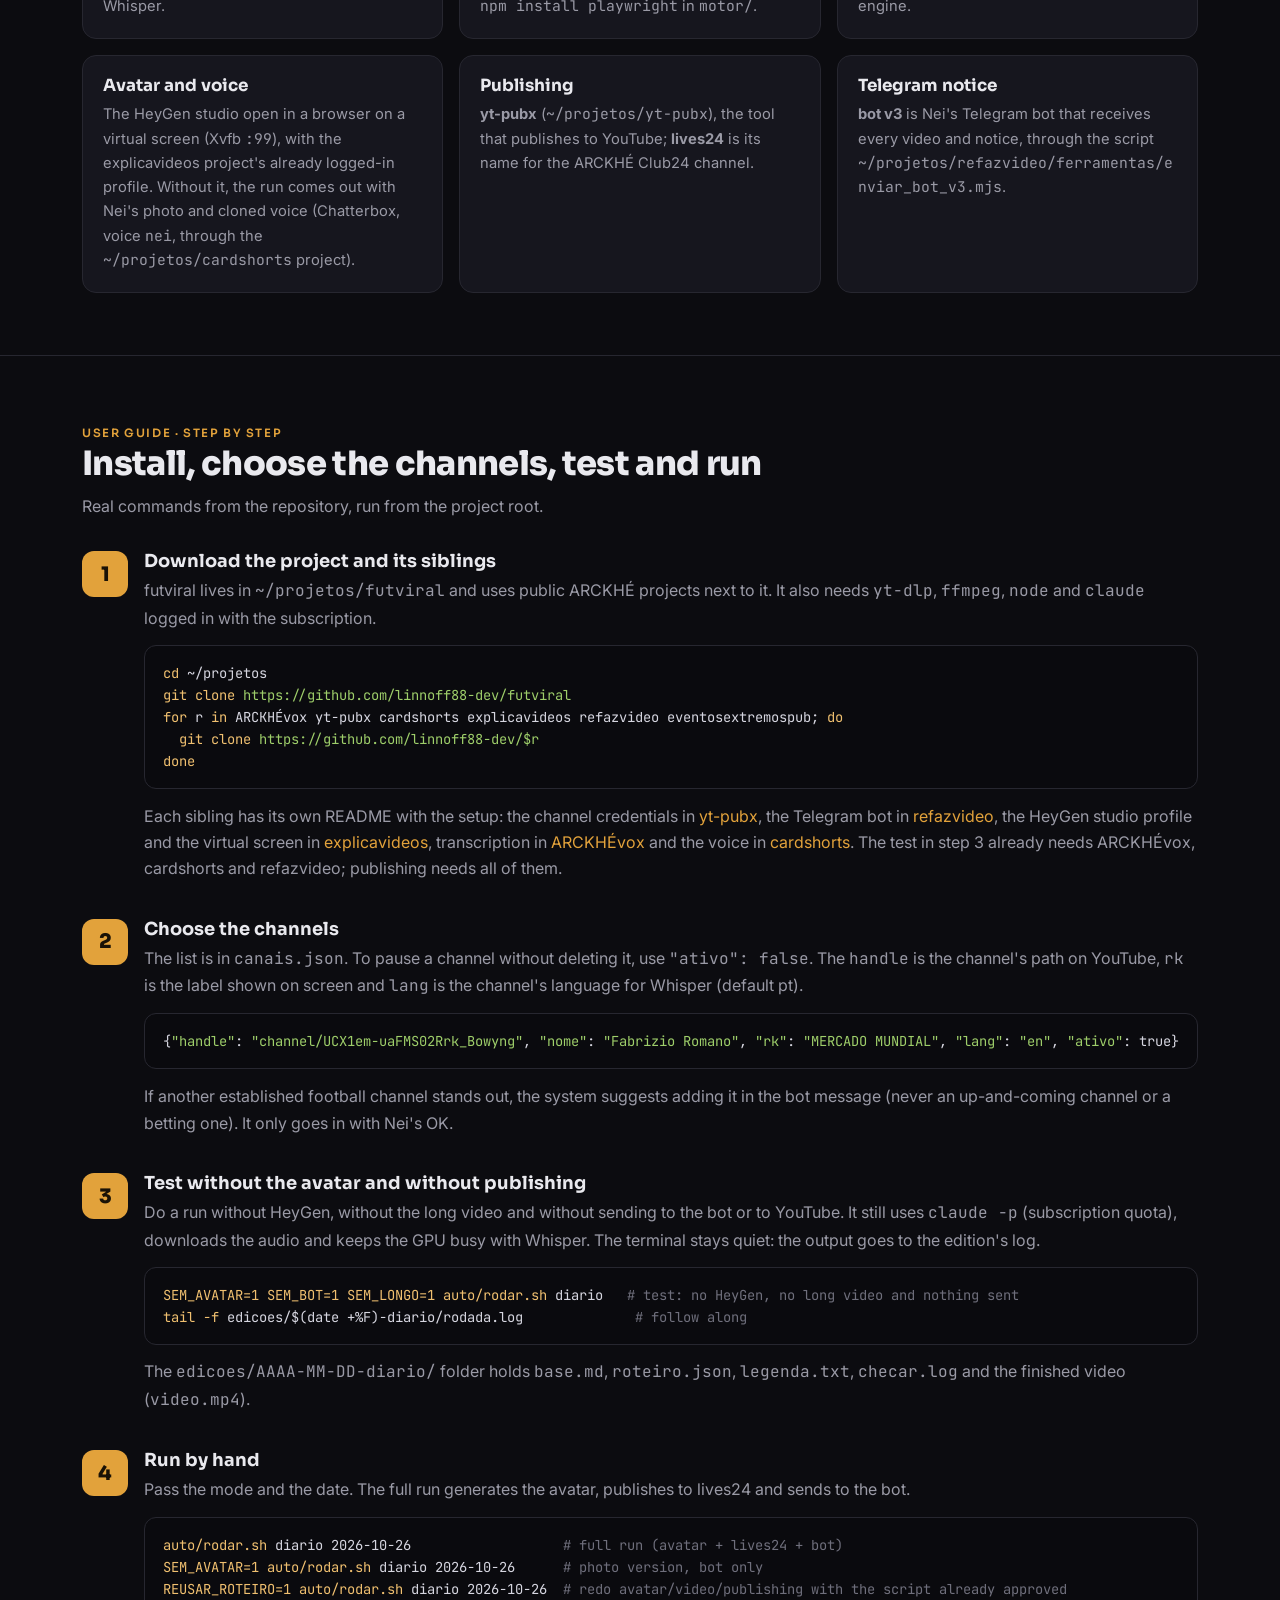
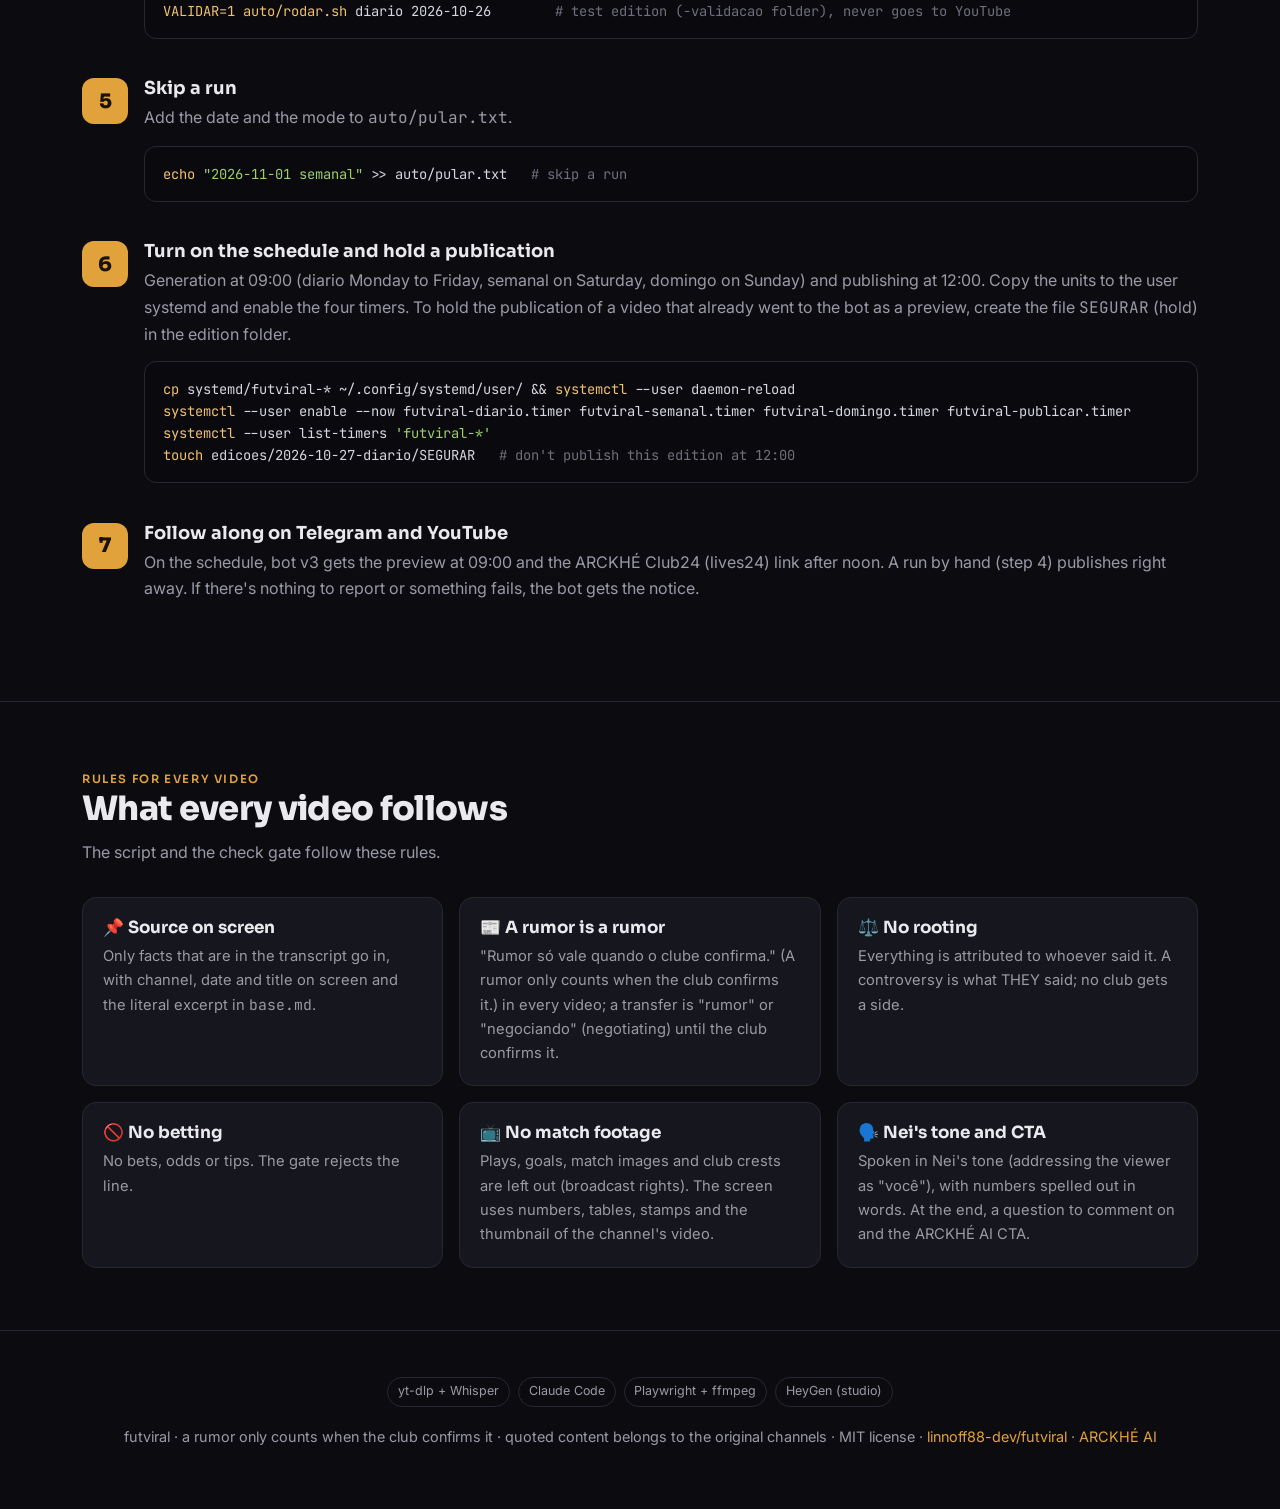
==== commit 1b84e244: "fix: substituir INEMA por ARCKHÉ" ====
--- a/guia/en/index.html
+++ b/guia/en/index.html
@@ -5,9 +5,9 @@
 <meta name="viewport" content="width=device-width, initial-scale=1">
 <title>futviral — YouTube's football radar in 3 minutes</title>
 <meta name="description" content="futviral: a system that transcribes the videos of the 10 biggest football channels on YouTube and builds, on its own, a 9:16 video with the facts, the source on screen and Nei commenting. A rumor is a rumor, no betting and no taking sides.">
-<link rel="alternate" hreflang="pt-BR" href="https://inematds.github.io/futviral/guia/">
-<link rel="alternate" hreflang="en" href="https://inematds.github.io/futviral/guia/en/">
-<link rel="alternate" hreflang="es" href="https://inematds.github.io/futviral/guia/es/">
+<link rel="alternate" hreflang="pt-BR" href="https://linnoff88-dev.github.io/
+<link rel="alternate" hreflang="en" href="https://linnoff88-dev.github.io/
+<link rel="alternate" hreflang="es" href="https://linnoff88-dev.github.io/
 <link rel="preconnect" href="https://fonts.googleapis.com">
 <link rel="preconnect" href="https://fonts.gstatic.com" crossorigin>
 <link href="https://fonts.googleapis.com/css2?family=Sora:wght@400;600;800&family=Inter:wght@400;500;600&family=JetBrains+Mono:wght@400;600&display=swap" rel="stylesheet">
@@ -39,8 +39,8 @@
   nav .brand{display:flex;align-items:center;gap:8px;font-family:Sora;font-weight:800;letter-spacing:-.02em;color:var(--amb)}
   nav .brand .emoji{font-size:1.25rem}
   nav .sep{color:var(--mut);opacity:.45}
-  nav .inema{color:var(--sky);font-weight:600;font-size:.88rem;font-family:Sora}
-  nav .inema:hover{filter:brightness(1.15)}
+  nav .ARCKHÉ{color:var(--sky);font-weight:600;font-size:.88rem;font-family:Sora}
+  nav .ARCKHÉ:hover{filter:brightness(1.15)}
   nav .pro{color:var(--pro);font-weight:600;font-size:.88rem;font-family:Sora}
   nav .pro:hover{filter:brightness(1.15)}
   nav .clubpro{display:inline-flex;align-items:center;gap:6px}
@@ -107,9 +107,9 @@
   <a class="brand" href="#top"><span class="emoji">⚽</span> futviral</a>
   <span class="sep">|</span>
   <span class="clubpro">
-    <a class="inema" href="https://inema.club" target="_blank" rel="noopener">INEMA.CLUB</a>
+    <a class="ARCKHÉ" href="https://ARCKHÉ AI" target="_blank" rel="noopener">ARCKHÉ AI</a>
     <span class="sep">-</span>
-    <a class="pro" href="https://inema.pro" target="_blank" rel="noopener">PRO</a>
+    <a class="pro" href="https://ARCKHÉ.pro" target="_blank" rel="noopener">PRO</a>
   </span>
   <div class="links">
     <a class="sec" href="#oque">What it is</a>
@@ -119,7 +119,7 @@
     <a class="sec" href="#regras">Rules</a>
     <span class="lang"><a href="../">PT</a><a class="on" href="./">EN</a><a href="../es/">ES</a></span>
     <button class="tgl" id="themeToggle" aria-label="Toggle theme" title="Toggle theme">🌙</button>
-    <a class="btn" href="https://github.com/inematds/futviral" target="_blank" rel="noopener">GitHub</a>
+    <a class="btn" href="https://github.com/linnoff88-dev/futviral" target="_blank" rel="noopener">GitHub</a>
   </div>
 </div></nav>
 
@@ -132,7 +132,7 @@
       <p class="lead">The 10 biggest football channels on YouTube (Brasileirão, European football, the transfer market and controversies), transcribed, checked and summed up in a video with the source on screen and Nei commenting.</p>
       <div class="cta">
         <a class="btn" href="#guia">Start the guide</a>
-        <a class="btn ghost" href="https://github.com/inematds/futviral" target="_blank" rel="noopener">View on GitHub</a>
+        <a class="btn ghost" href="https://github.com/linnoff88-dev/futviral" target="_blank" rel="noopener">View on GitHub</a>
       </div>
     </div>
     <figure><img src="../assets/banner-en.jpg" alt="FOOTBALL RADAR banner: what the 10 biggest football channels on YouTube said, in 3 minutes"></figure>
@@ -141,7 +141,7 @@
 
 <section id="resumo" class="resumo"><div class="wrap">
   <span class="chip">In short</span>
-  <p>futviral is a system that makes, on its own, vertical videos (9:16) of 2 to 3 minutes summing up what the 10 biggest football channels on YouTube said: Brasileirão, European football, the transfer market, controversies and the business of football. It "watches" the videos through their transcripts, pulls out the facts and numbers with the source of each one, and builds a video with big numbers, stamps (RUMOR, NEGOCIANDO, FECHADO, POLÊMICA — rumor, negotiating, done deal, controversy) and Nei (Nei Maldaner, creator of INEMA) commenting as an avatar. A rumor is treated as a rumor, no club gets a side and betting is left out. It's for anyone who wants to know, in a few minutes, what the main channels are talking about. It runs on a computer with a GPU, using the Claude Code and HeyGen subscriptions.</p>
+  <p>futviral is a system that makes, on its own, vertical videos (9:16) of 2 to 3 minutes summing up what the 10 biggest football channels on YouTube said: Brasileirão, European football, the transfer market, controversies and the business of football. It "watches" the videos through their transcripts, pulls out the facts and numbers with the source of each one, and builds a video with big numbers, stamps (RUMOR, NEGOCIANDO, FECHADO, POLÊMICA — rumor, negotiating, done deal, controversy) and Nei (Nei Maldaner, creator of ARCKHÉ) commenting as an avatar. A rumor is treated as a rumor, no club gets a side and betting is left out. It's for anyone who wants to know, in a few minutes, what the main channels are talking about. It runs on a computer with a GPU, using the Claude Code and HeyGen subscriptions.</p>
 </div></section>
 
 <section id="oque"><div class="wrap">
@@ -170,12 +170,12 @@
     <span>YouTube + bot</span>
   </div>
   <div class="grid g3" style="margin-top:26px">
-    <div class="card"><div class="num">1</div><h3>Collection and transcription</h3><p>Lists the videos from the channels in <code>canais.json</code> (metadata only, yt-dlp), picks the most viewed from each channel first (up to 3 per channel, never repeating a video already used and skipping videos/lives over 75 min), takes the YouTube caption and, if there isn't one, downloads the audio and transcribes it locally (inemavox, Whisper large-v3; in English for Fabrizio Romano).</p></div>
+    <div class="card"><div class="num">1</div><h3>Collection and transcription</h3><p>Lists the videos from the channels in <code>canais.json</code> (metadata only, yt-dlp), picks the most viewed from each channel first (up to 3 per channel, never repeating a video already used and skipping videos/lives over 75 min), takes the YouTube caption and, if there isn't one, downloads the audio and transcribes it locally (ARCKHÉvox, Whisper large-v3; in English for Fabrizio Romano).</p></div>
     <div class="card"><div class="num">2</div><h3>Script</h3><p><code>claude -p</code> reads the transcripts and writes <code>base.md</code> (each fact, who said it, the video and the literal excerpt), <code>roteiro.json</code> (lines and visuals) and <code>legenda.txt</code>.</p></div>
-    <div class="card"><div class="num">3</div><h3>Check</h3><p><code>auto/checar.py</code> checks the excerpts against the transcript, numbers spelled out in words in the speech, at least 5 topics, the notice "Rumor só vale quando o clube confirma." (A rumor only counts when the club confirms it.), the inema.club CTA, and rejects any line about betting. If it fails: it goes back once for correction.</p></div>
+    <div class="card"><div class="num">3</div><h3>Check</h3><p><code>auto/checar.py</code> checks the excerpts against the transcript, numbers spelled out in words in the speech, at least 5 topics, the notice "Rumor só vale quando o clube confirma." (A rumor only counts when the club confirms it.), the ARCKHÉ AI CTA, and rejects any line about betting. If it fails: it goes back once for correction.</p></div>
     <div class="card"><div class="num">4</div><h3>Avatar</h3><p>HeyGen generates Nei's avatar through the studio (subscription). If it fails, a version with Nei's photo and voice comes out, which only goes to the bot.</p></div>
     <div class="card"><div class="num">5</div><h3>Video</h3><p><code>motor/palco.html</code> is rendered frame by frame by Playwright, with counters, stamps and the source on screen. The image is the thumbnail of the channel's video: plays, goals and club crests are left out.</p></div>
-    <div class="card"><div class="num">6</div><h3>Publishing</h3><p>On the schedule, the finished video first goes to bot v3 as a preview; at noon <code>auto/publicar-pendente.sh</code> publishes it to YouTube Inema Club24 (lives24) through <code>yt-pubx</code> and sends the link to the bot.</p></div>
+    <div class="card"><div class="num">6</div><h3>Publishing</h3><p>On the schedule, the finished video first goes to bot v3 as a preview; at noon <code>auto/publicar-pendente.sh</code> publishes it to YouTube ARCKHÉ Club24 (lives24) through <code>yt-pubx</code> and sends the link to the bot.</p></div>
   </div>
 </div></section>
 
@@ -191,7 +191,7 @@
 <section id="canais"><div class="wrap">
   <span class="chip">The 10 channels</span>
   <h2>Who futviral follows</h2>
-  <p class="sub">Chosen on 10/26/2026 by our own measurement (yt-dlp, median views of the last 15 videos, active channel with spoken content). Highlight channels, fan-reaction channels and betting channels were left out. Details in <a href="https://github.com/inematds/futviral/blob/main/pesquisa/canais.md" target="_blank" rel="noopener"><code>pesquisa/canais.md</code></a> (in Portuguese).</p>
+  <p class="sub">Chosen on 10/26/2026 by our own measurement (yt-dlp, median views of the last 15 videos, active channel with spoken content). Highlight channels, fan-reaction channels and betting channels were left out. Details in <a href="https://github.com/linnoff88-dev/futviral/blob/main/pesquisa/canais.md" target="_blank" rel="noopener"><code>pesquisa/canais.md</code></a> (in Portuguese).</p>
   <div class="grid g3">
     <div class="card"><h3>🌍 European football and the global market</h3><p>Eurão (recaps and stories from European football), Fabrizio Romano (global transfer market, in English) and Fred Caldeira (European football and opinion).</p></div>
     <div class="card"><h3>📺 News, debate and opinion</h3><p>Jovem Pan Esportes (news and debate), Jozão (opinion on the matches), Chico Garcia (Brasileirão) and Mauro Cezar (opinion and controversy).</p></div>
@@ -202,13 +202,13 @@
 <section id="pre"><div class="wrap">
   <span class="chip">Prerequisites</span>
   <h2>What needs to be on the machine</h2>
-  <p class="sub">futviral is not a standalone app: it uses other tools from the INEMA ecosystem, all in <code>~/projetos/</code>, on a computer with a GPU. The repository lives in <code>~/projetos/futviral</code> (the systemd timers and the links point there).</p>
+  <p class="sub">futviral is not a standalone app: it uses other tools from the ARCKHÉ ecosystem, all in <code>~/projetos/</code>, on a computer with a GPU. The repository lives in <code>~/projetos/futviral</code> (the systemd timers and the links point there).</p>
   <div class="grid g3">
-    <div class="card"><h3>Collection and transcription</h3><p><code>yt-dlp</code> to list and download. <strong>inemavox</strong> (<code>~/projetos/inemavox</code>, with <code>baixar_v1.py</code> and <code>transcrever_v1.py</code>) is the local download and transcription kit with Whisper.</p></div>
+    <div class="card"><h3>Collection and transcription</h3><p><code>yt-dlp</code> to list and download. <strong>ARCKHÉvox</strong> (<code>~/projetos/ARCKHÉvox</code>, with <code>baixar_v1.py</code> and <code>transcrever_v1.py</code>) is the local download and transcription kit with Whisper.</p></div>
     <div class="card"><h3>Render</h3><p>Node with Playwright and ffmpeg. <code>motor/node_modules</code> is a link to <code>~/projetos/eventosextremospub/motor/node_modules</code>; without that project, run <code>npm install playwright</code> in <code>motor/</code>.</p></div>
     <div class="card"><h3>Script</h3><p><code>claude</code> (Claude Code logged in with the subscription, called as <code>claude -p</code>). The weekend long video uses the <code>~/projetos/explicavideos/engine/v2</code> engine.</p></div>
     <div class="card"><h3>Avatar and voice</h3><p>The HeyGen studio open in a browser on a virtual screen (Xvfb <code>:99</code>), with the explicavideos project's already logged-in profile. Without it, the run comes out with Nei's photo and cloned voice (Chatterbox, voice <code>nei</code>, through the <code>~/projetos/cardshorts</code> project).</p></div>
-    <div class="card"><h3>Publishing</h3><p><strong>yt-pubx</strong> (<code>~/projetos/yt-pubx</code>), the tool that publishes to YouTube; <strong>lives24</strong> is its name for the Inema Club24 channel.</p></div>
+    <div class="card"><h3>Publishing</h3><p><strong>yt-pubx</strong> (<code>~/projetos/yt-pubx</code>), the tool that publishes to YouTube; <strong>lives24</strong> is its name for the ARCKHÉ Club24 channel.</p></div>
     <div class="card"><h3>Telegram notice</h3><p><strong>bot v3</strong> is Nei's Telegram bot that receives every video and notice, through the script <code>~/projetos/refazvideo/ferramentas/enviar_bot_v3.mjs</code>.</p></div>
   </div>
 </div></section>
@@ -219,13 +219,13 @@
   <p class="sub">Real commands from the repository, run from the project root.</p>
   <div class="step"><div class="b">1</div><div>
     <h3>Download the project and its siblings</h3>
-    <p>futviral lives in <code>~/projetos/futviral</code> and uses public INEMA projects next to it. It also needs <code>yt-dlp</code>, <code>ffmpeg</code>, <code>node</code> and <code>claude</code> logged in with the subscription.</p>
+    <p>futviral lives in <code>~/projetos/futviral</code> and uses public ARCKHÉ projects next to it. It also needs <code>yt-dlp</code>, <code>ffmpeg</code>, <code>node</code> and <code>claude</code> logged in with the subscription.</p>
     <pre><span class="k">cd</span> ~/projetos
-<span class="k">git clone</span> <span class="s">https://github.com/inematds/futviral</span>
-<span class="k">for</span> r <span class="k">in</span> inemavox yt-pubx cardshorts explicavideos refazvideo eventosextremospub; <span class="k">do</span>
-  <span class="k">git clone</span> <span class="s">https://github.com/inematds/$r</span>
+<span class="k">git clone</span> <span class="s">https://github.com/linnoff88-dev/futviral</span>
+<span class="k">for</span> r <span class="k">in</span> ARCKHÉvox yt-pubx cardshorts explicavideos refazvideo eventosextremospub; <span class="k">do</span>
+  <span class="k">git clone</span> <span class="s">https://github.com/linnoff88-dev/$r</span>
 <span class="k">done</span></pre>
-    <p>Each sibling has its own README with the setup: the channel credentials in <a href="https://github.com/inematds/yt-pubx" target="_blank" rel="noopener">yt-pubx</a>, the Telegram bot in <a href="https://github.com/inematds/refazvideo" target="_blank" rel="noopener">refazvideo</a>, the HeyGen studio profile and the virtual screen in <a href="https://github.com/inematds/explicavideos" target="_blank" rel="noopener">explicavideos</a>, transcription in <a href="https://github.com/inematds/inemavox" target="_blank" rel="noopener">inemavox</a> and the voice in <a href="https://github.com/inematds/cardshorts" target="_blank" rel="noopener">cardshorts</a>. The test in step 3 already needs inemavox, cardshorts and refazvideo; publishing needs all of them.</p>
+    <p>Each sibling has its own README with the setup: the channel credentials in <a href="https://github.com/linnoff88-dev/yt-pubx" target="_blank" rel="noopener">yt-pubx</a>, the Telegram bot in <a href="https://github.com/linnoff88-dev/refazvideo" target="_blank" rel="noopener">refazvideo</a>, the HeyGen studio profile and the virtual screen in <a href="https://github.com/linnoff88-dev/explicavideos" target="_blank" rel="noopener">explicavideos</a>, transcription in <a href="https://github.com/linnoff88-dev/ARCKHÉvox" target="_blank" rel="noopener">ARCKHÉvox</a> and the voice in <a href="https://github.com/linnoff88-dev/cardshorts" target="_blank" rel="noopener">cardshorts</a>. The test in step 3 already needs ARCKHÉvox, cardshorts and refazvideo; publishing needs all of them.</p>
   </div></div>
   <div class="step"><div class="b">2</div><div>
     <h3>Choose the channels</h3>
@@ -263,7 +263,7 @@
   </div></div>
   <div class="step"><div class="b">7</div><div>
     <h3>Follow along on Telegram and YouTube</h3>
-    <p>On the schedule, bot v3 gets the preview at 09:00 and the Inema Club24 (lives24) link after noon. A run by hand (step 4) publishes right away. If there's nothing to report or something fails, the bot gets the notice.</p>
+    <p>On the schedule, bot v3 gets the preview at 09:00 and the ARCKHÉ Club24 (lives24) link after noon. A run by hand (step 4) publishes right away. If there's nothing to report or something fails, the bot gets the notice.</p>
   </div></div>
 </div></section>
 
@@ -277,7 +277,7 @@
     <div class="card"><h3>⚖️ No rooting</h3><p>Everything is attributed to whoever said it. A controversy is what THEY said; no club gets a side.</p></div>
     <div class="card"><h3>🚫 No betting</h3><p>No bets, odds or tips. The gate rejects the line.</p></div>
     <div class="card"><h3>📺 No match footage</h3><p>Plays, goals, match images and club crests are left out (broadcast rights). The screen uses numbers, tables, stamps and the thumbnail of the channel's video.</p></div>
-    <div class="card"><h3>🗣️ Nei's tone and CTA</h3><p>Spoken in Nei's tone (addressing the viewer as "você"), with numbers spelled out in words. At the end, a question to comment on and the inema.club CTA.</p></div>
+    <div class="card"><h3>🗣️ Nei's tone and CTA</h3><p>Spoken in Nei's tone (addressing the viewer as "você"), with numbers spelled out in words. At the end, a question to comment on and the ARCKHÉ AI CTA.</p></div>
   </div>
 </div></section>
 
@@ -285,8 +285,8 @@
   <div class="wrap">
     <div class="pill">yt-dlp + Whisper</div><div class="pill">Claude Code</div><div class="pill">Playwright + ffmpeg</div><div class="pill">HeyGen (studio)</div>
     <p style="margin-top:18px">futviral · a rumor only counts when the club confirms it · quoted content belongs to the original channels · MIT license ·
-      <a href="https://github.com/inematds/futviral">inematds/futviral</a> ·
-      <a href="https://inema.club">INEMA.CLUB</a></p>
+      <a href="https://github.com/linnoff88-dev/futviral">linnoff88-dev/futviral</a> ·
+      <a href="https://ARCKHÉ AI">ARCKHÉ AI</a></p>
   </div>
 </footer>
 
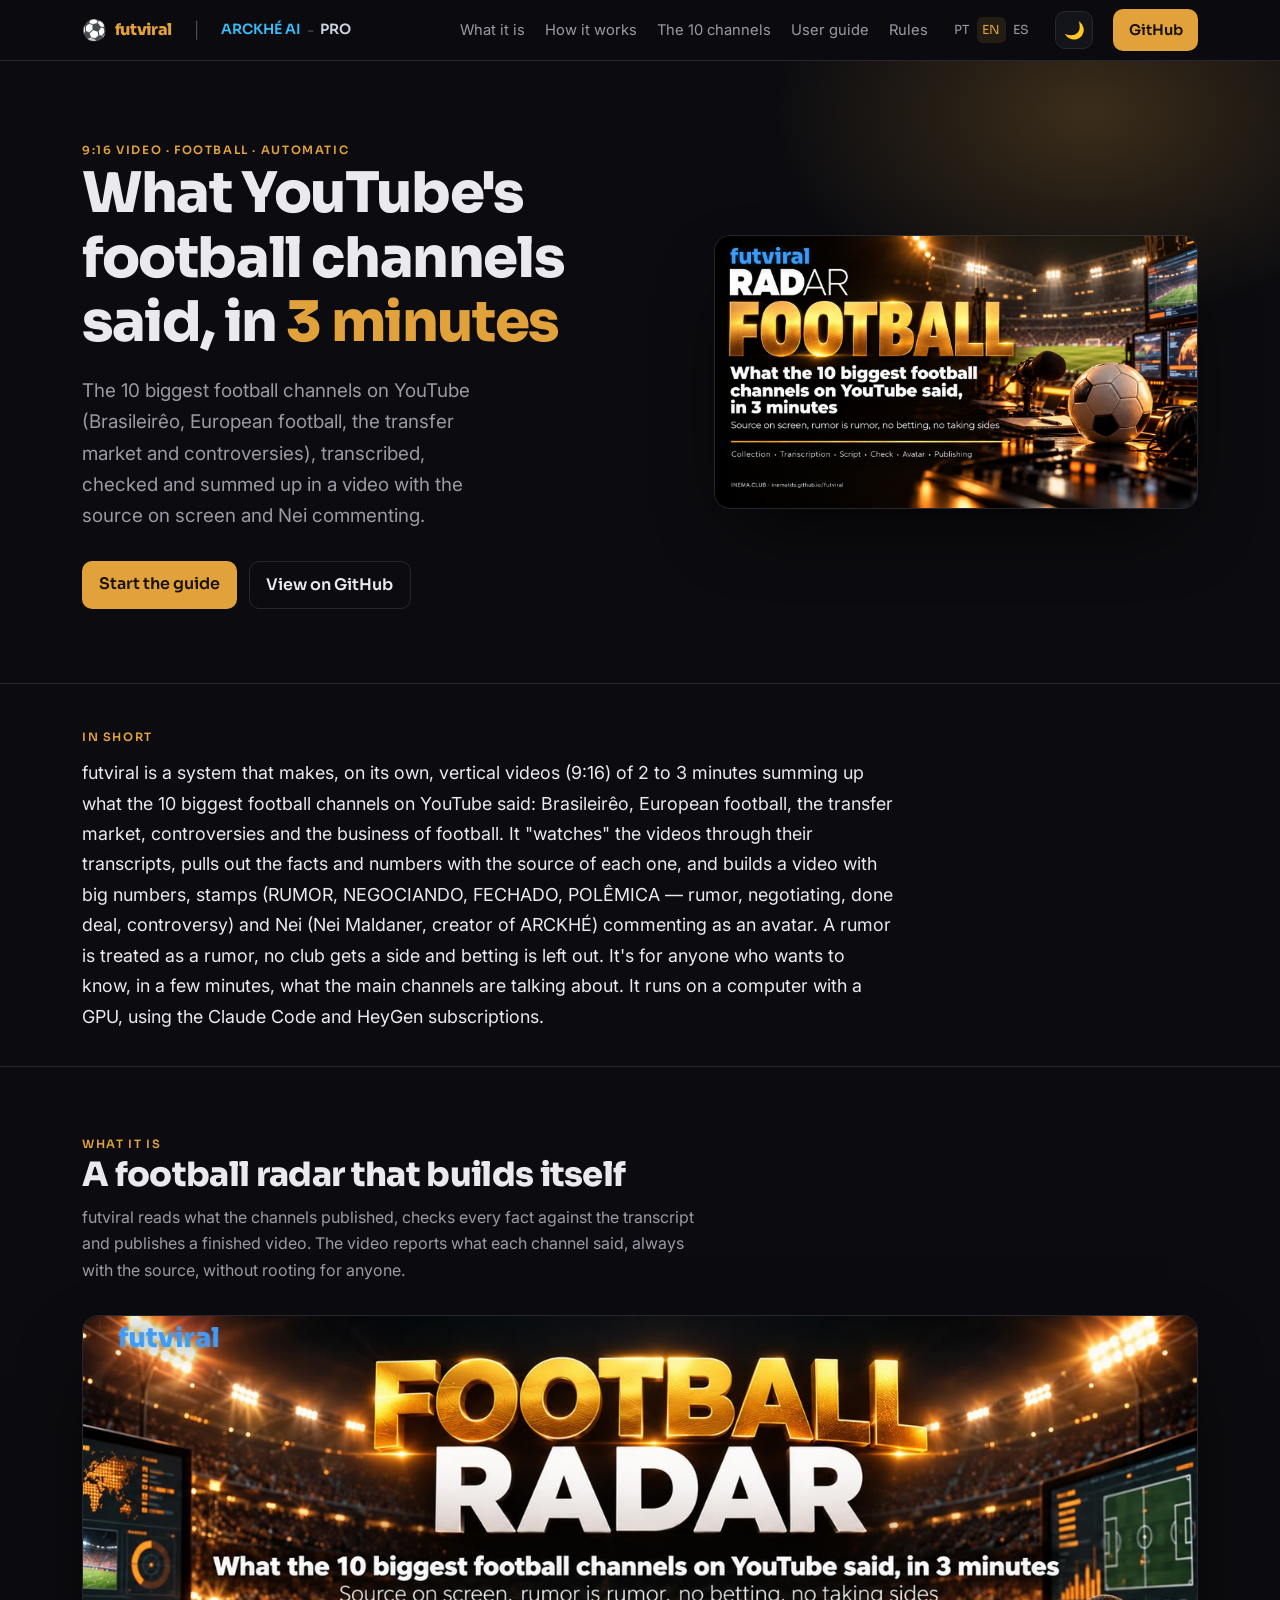
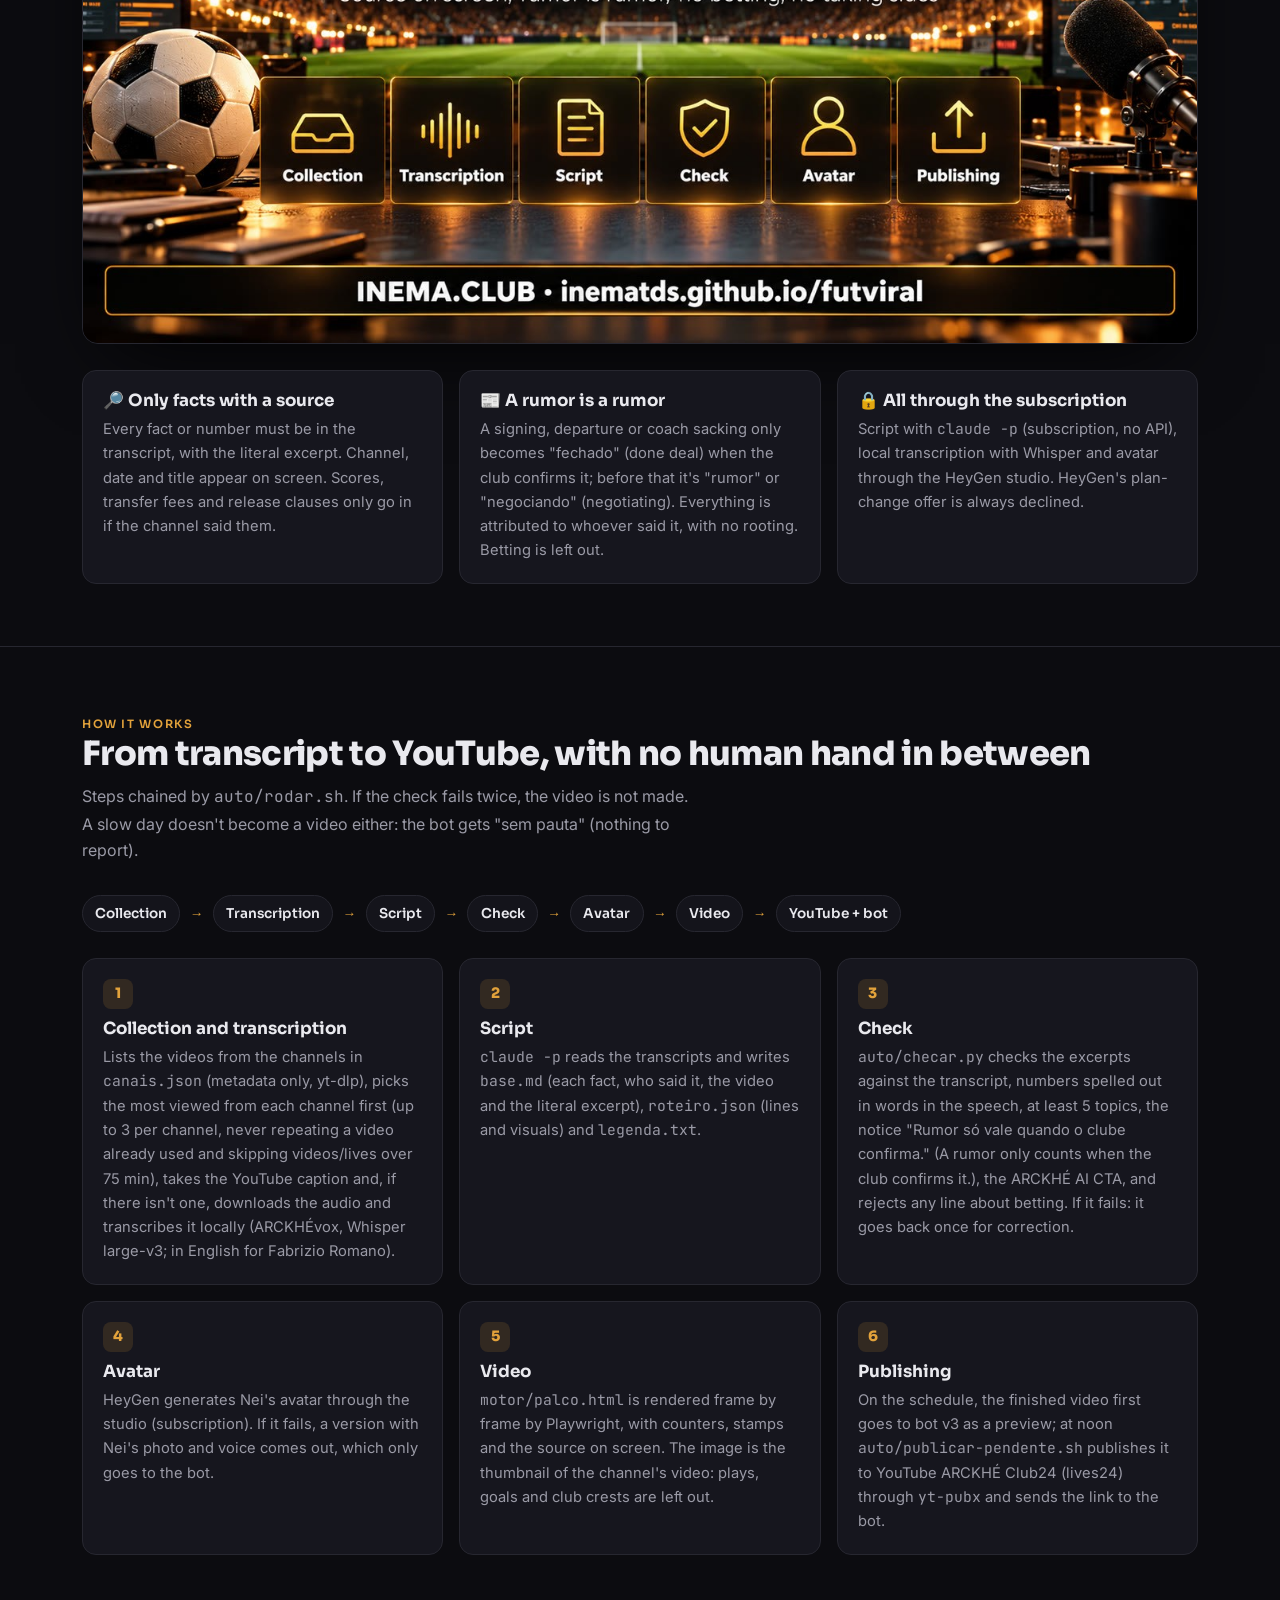
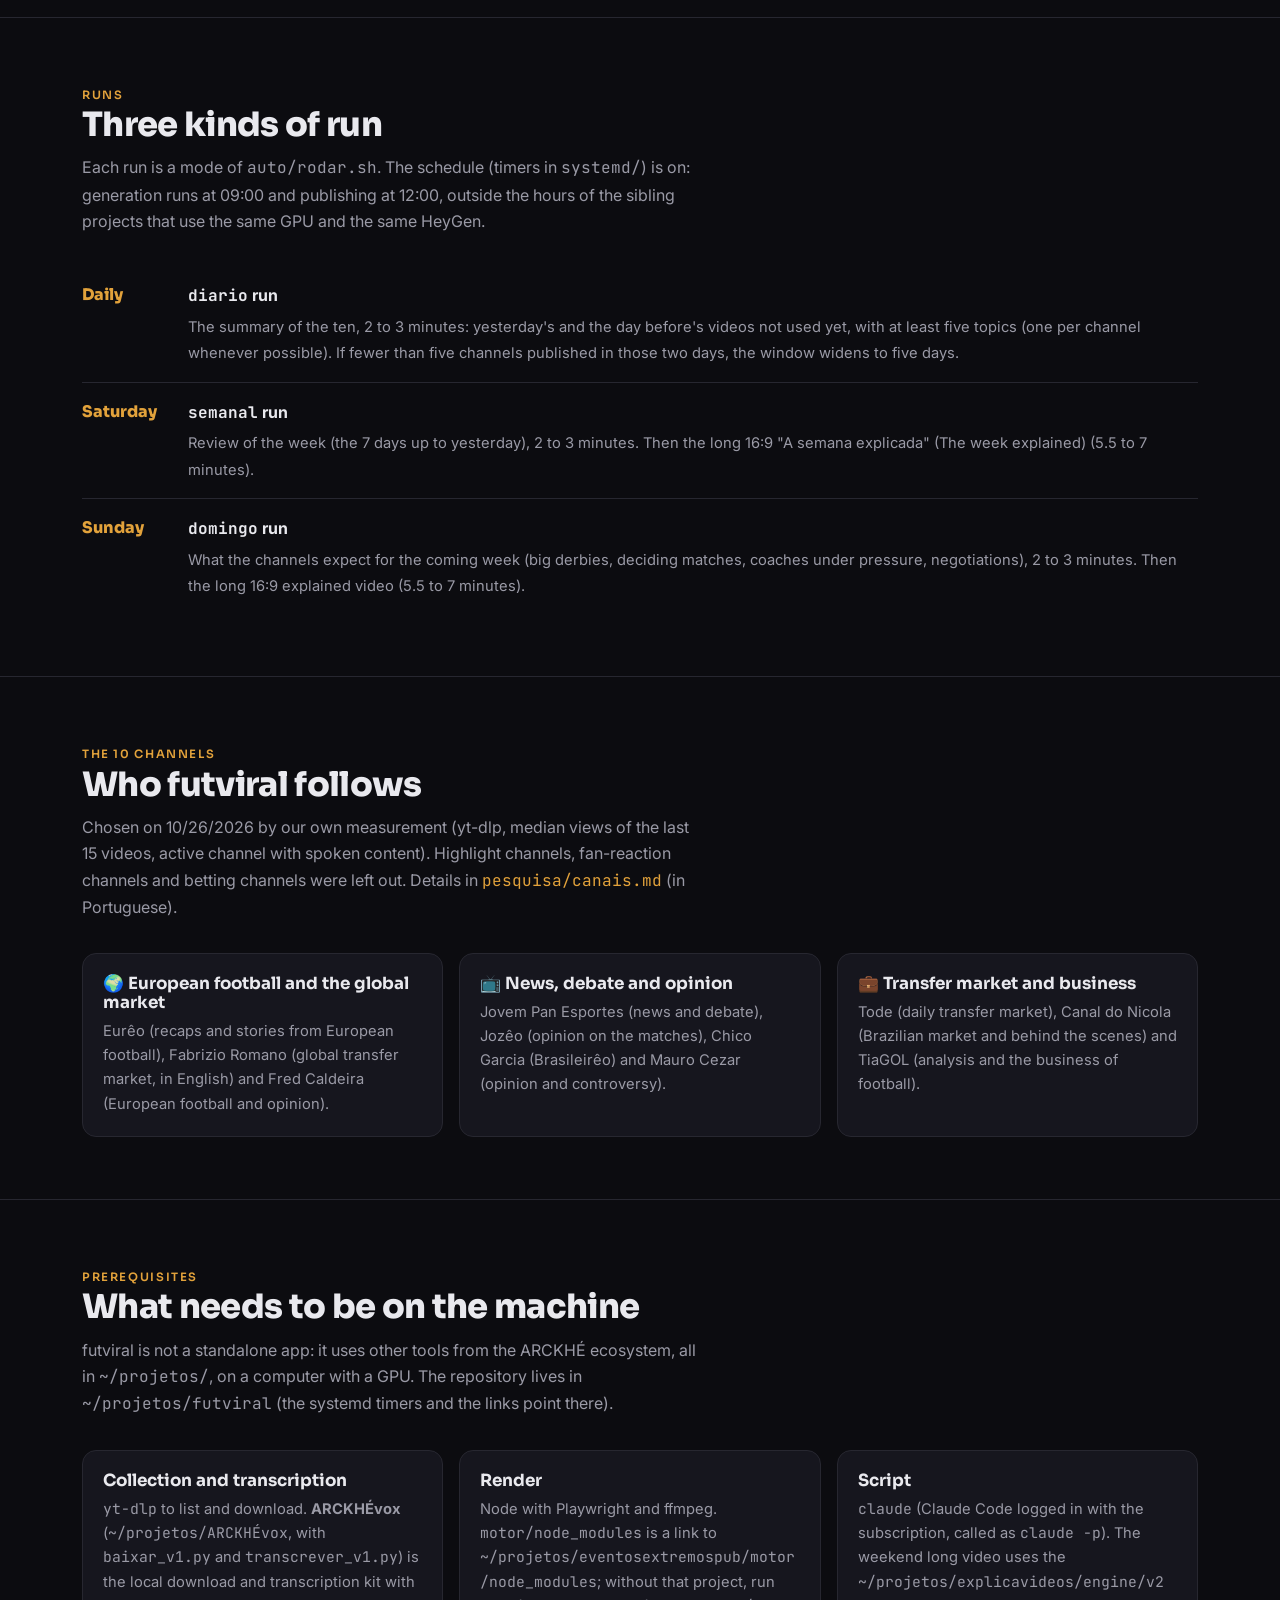
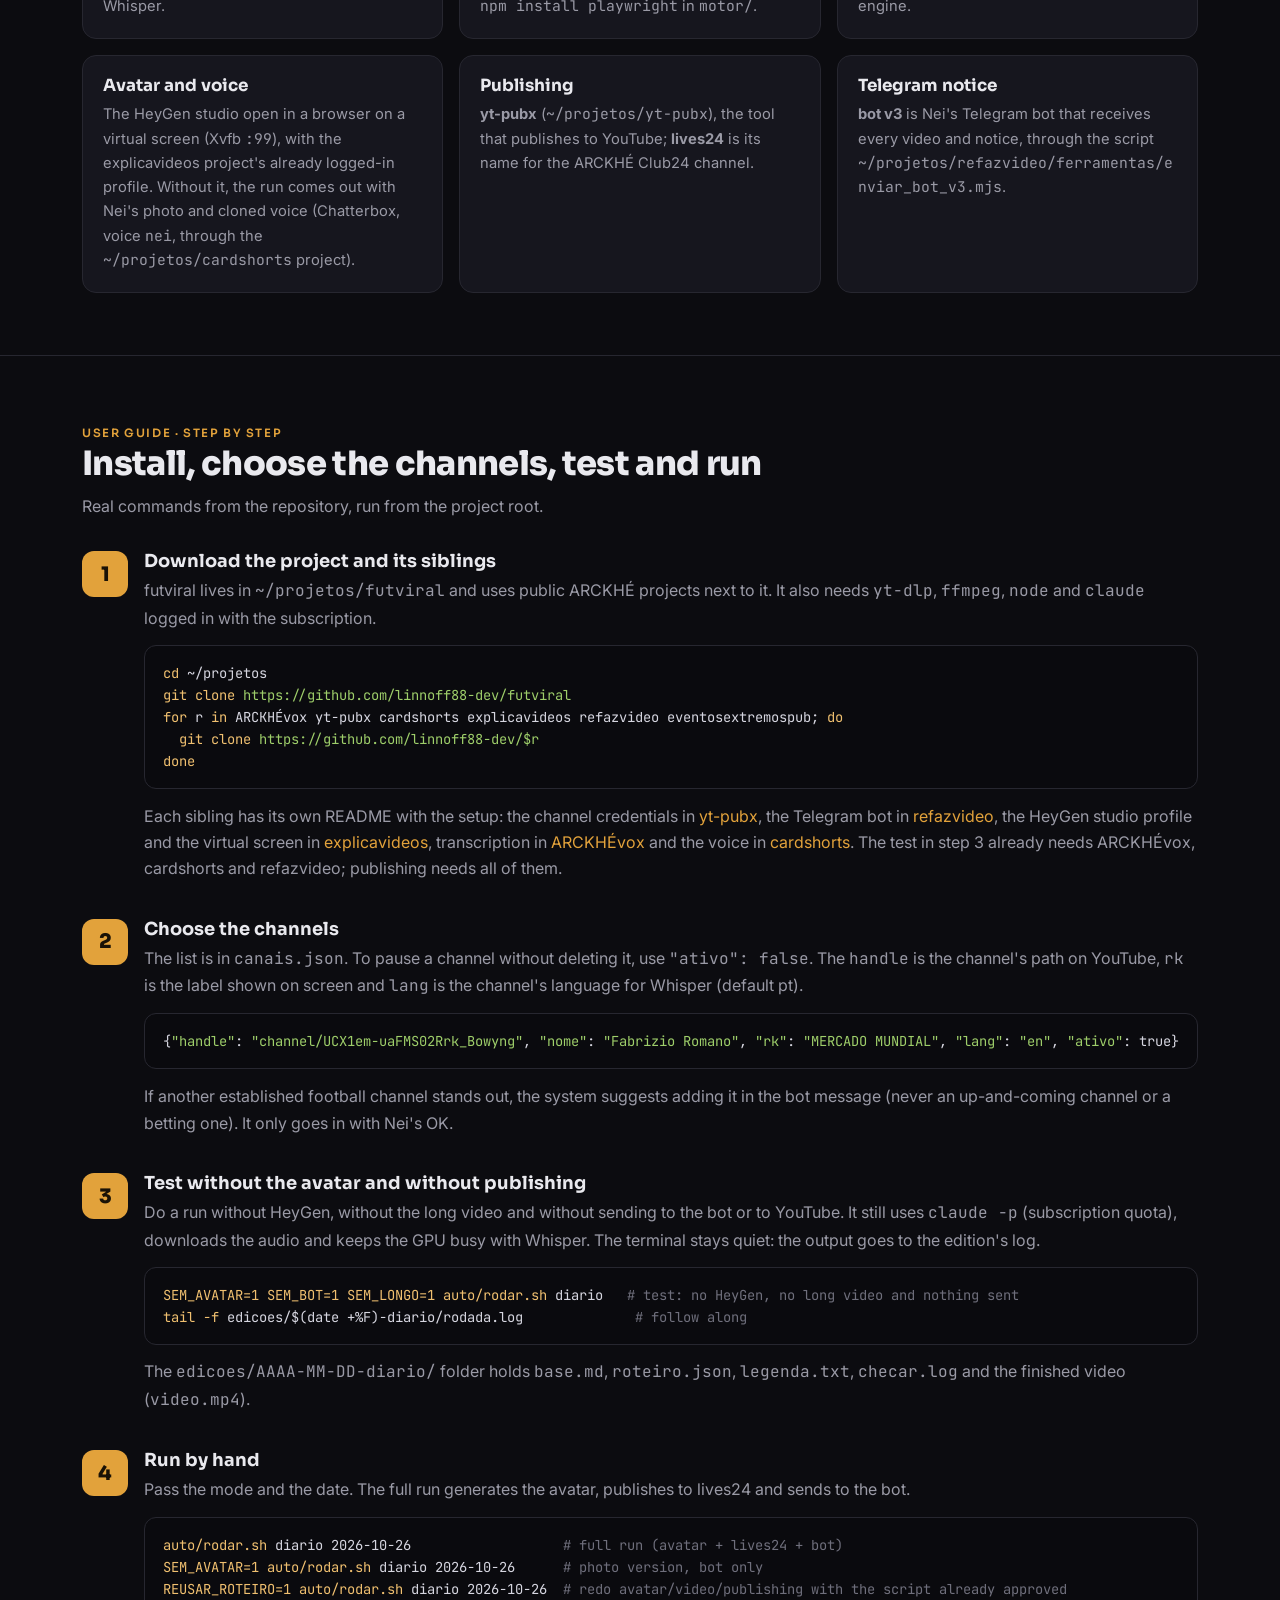
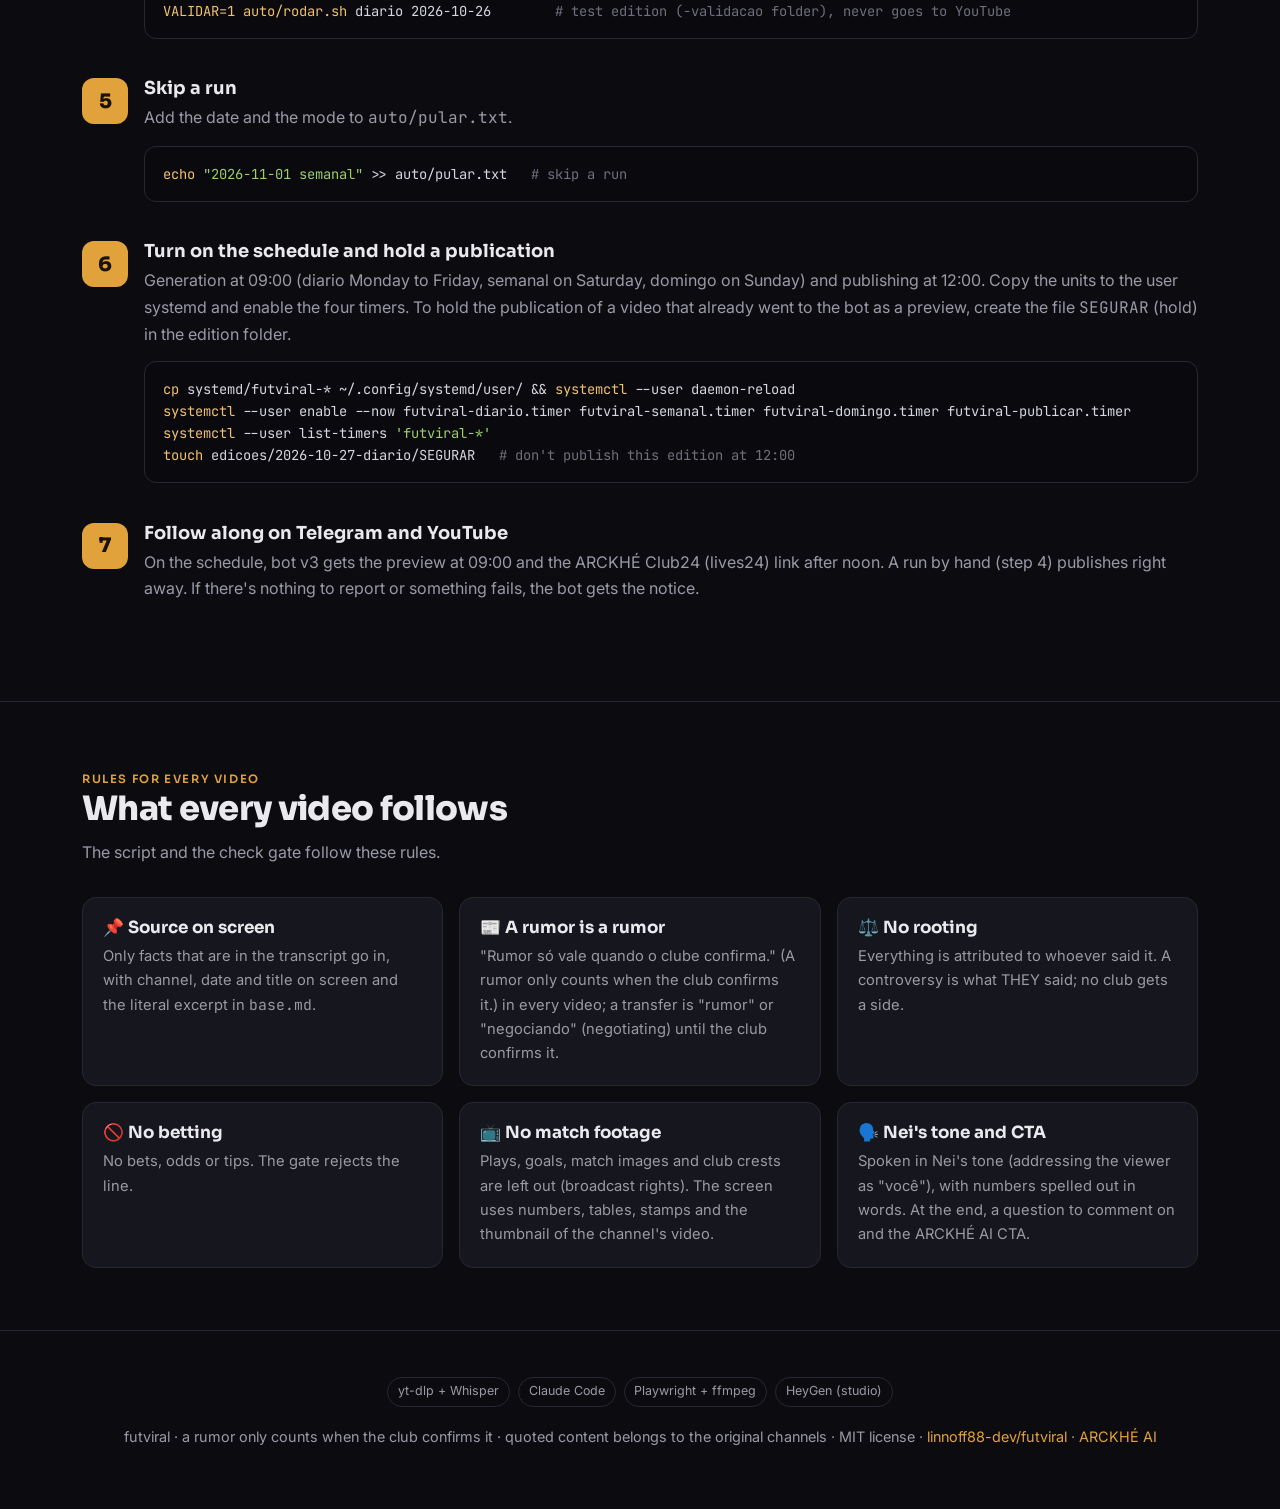
==== commit f10e7605: "fix: corrigir encoding UTF-8 + branding ARCKHÉ" ====
--- a/guia/en/index.html
+++ b/guia/en/index.html
@@ -129,7 +129,7 @@
     <div>
       <span class="chip">9:16 video · Football · automatic</span>
       <h1>What YouTube's football channels said, in <span class="amb">3 minutes</span></h1>
-      <p class="lead">The 10 biggest football channels on YouTube (Brasileirão, European football, the transfer market and controversies), transcribed, checked and summed up in a video with the source on screen and Nei commenting.</p>
+      <p class="lead">The 10 biggest football channels on YouTube (Brasileirêo, European football, the transfer market and controversies), transcribed, checked and summed up in a video with the source on screen and Nei commenting.</p>
       <div class="cta">
         <a class="btn" href="#guia">Start the guide</a>
         <a class="btn ghost" href="https://github.com/linnoff88-dev/futviral" target="_blank" rel="noopener">View on GitHub</a>
@@ -141,7 +141,7 @@
 
 <section id="resumo" class="resumo"><div class="wrap">
   <span class="chip">In short</span>
-  <p>futviral is a system that makes, on its own, vertical videos (9:16) of 2 to 3 minutes summing up what the 10 biggest football channels on YouTube said: Brasileirão, European football, the transfer market, controversies and the business of football. It "watches" the videos through their transcripts, pulls out the facts and numbers with the source of each one, and builds a video with big numbers, stamps (RUMOR, NEGOCIANDO, FECHADO, POLÊMICA — rumor, negotiating, done deal, controversy) and Nei (Nei Maldaner, creator of ARCKHÉ) commenting as an avatar. A rumor is treated as a rumor, no club gets a side and betting is left out. It's for anyone who wants to know, in a few minutes, what the main channels are talking about. It runs on a computer with a GPU, using the Claude Code and HeyGen subscriptions.</p>
+  <p>futviral is a system that makes, on its own, vertical videos (9:16) of 2 to 3 minutes summing up what the 10 biggest football channels on YouTube said: Brasileirêo, European football, the transfer market, controversies and the business of football. It "watches" the videos through their transcripts, pulls out the facts and numbers with the source of each one, and builds a video with big numbers, stamps (RUMOR, NEGOCIANDO, FECHADO, POLÊMICA — rumor, negotiating, done deal, controversy) and Nei (Nei Maldaner, creator of ARCKHÉ) commenting as an avatar. A rumor is treated as a rumor, no club gets a side and betting is left out. It's for anyone who wants to know, in a few minutes, what the main channels are talking about. It runs on a computer with a GPU, using the Claude Code and HeyGen subscriptions.</p>
 </div></section>
 
 <section id="oque"><div class="wrap">
@@ -193,8 +193,8 @@
   <h2>Who futviral follows</h2>
   <p class="sub">Chosen on 10/26/2026 by our own measurement (yt-dlp, median views of the last 15 videos, active channel with spoken content). Highlight channels, fan-reaction channels and betting channels were left out. Details in <a href="https://github.com/linnoff88-dev/futviral/blob/main/pesquisa/canais.md" target="_blank" rel="noopener"><code>pesquisa/canais.md</code></a> (in Portuguese).</p>
   <div class="grid g3">
-    <div class="card"><h3>🌍 European football and the global market</h3><p>Eurão (recaps and stories from European football), Fabrizio Romano (global transfer market, in English) and Fred Caldeira (European football and opinion).</p></div>
-    <div class="card"><h3>📺 News, debate and opinion</h3><p>Jovem Pan Esportes (news and debate), Jozão (opinion on the matches), Chico Garcia (Brasileirão) and Mauro Cezar (opinion and controversy).</p></div>
+    <div class="card"><h3>🌍 European football and the global market</h3><p>Eurêo (recaps and stories from European football), Fabrizio Romano (global transfer market, in English) and Fred Caldeira (European football and opinion).</p></div>
+    <div class="card"><h3>📺 News, debate and opinion</h3><p>Jovem Pan Esportes (news and debate), Jozêo (opinion on the matches), Chico Garcia (Brasileirêo) and Mauro Cezar (opinion and controversy).</p></div>
     <div class="card"><h3>💼 Transfer market and business</h3><p>Tode (daily transfer market), Canal do Nicola (Brazilian market and behind the scenes) and TiaGOL (analysis and the business of football).</p></div>
   </div>
 </div></section>
